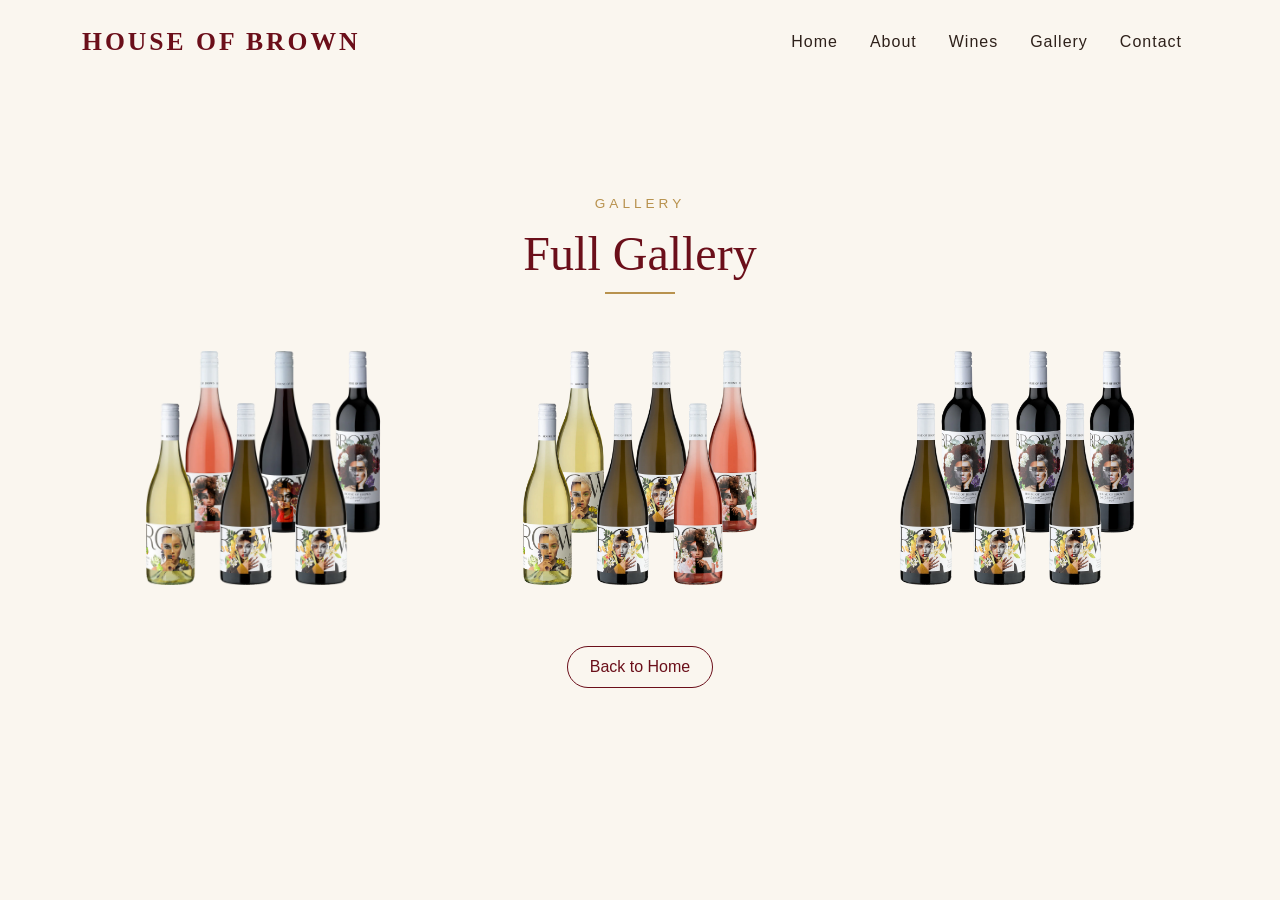
==== gallery.html @ 5afb652b "Add files via upload" ====
<!DOCTYPE html>
<html lang="en">
<head>
  <meta charset="UTF-8">
  <meta name="viewport" content="width=device-width, initial-scale=1.0">
  <title>Gallery — House of Brown</title>

  <!-- Bootstrap -->
  <link href="https://cdn.jsdelivr.net/npm/bootstrap@5.3.3/dist/css/bootstrap.min.css" rel="stylesheet">
  <!-- Font Awesome -->
  <link rel="stylesheet" href="https://cdnjs.cloudflare.com/ajax/libs/font-awesome/6.6.0/css/all.min.css">
  <!-- Custom CSS -->
  <link rel="stylesheet" href="css/style.css">
</head>
<body>
  <nav class="navbar navbar-expand-lg" id="navbar">
    <div class="container">
      <a class="navbar-brand" href="index.html">HOUSE OF BROWN</a>
      <button class="navbar-toggler" type="button" data-bs-toggle="collapse" data-bs-target="#navMenu">
        <i class="fa-solid fa-bars"></i>
      </button>
      <div class="collapse navbar-collapse" id="navMenu">
        <ul class="navbar-nav ms-auto">
          <li class="nav-item"><a class="nav-link" href="index.html#home">Home</a></li>
          <li class="nav-item"><a class="nav-link" href="index.html#about">About</a></li>
          <li class="nav-item"><a class="nav-link" href="index.html#wines">Wines</a></li>
          <li class="nav-item"><a class="nav-link" href="index.html#gallery">Gallery</a></li>
          <li class="nav-item"><a class="nav-link" href="index.html#contact">Contact</a></li>
        </ul>
      </div>
    </div>
  </nav>

  <section class="section-padding">
    <div class="container">
      <div class="text-center mb-5">
        <p class="eyebrow">Gallery</p>
        <h2 class="section-title">Full Gallery</h2>
      </div>

      <div class="row g-3">
        <div class="col-sm-6 col-md-4">
          <div class="gallery-item">
            <img src="assets/images/gallery1.jpg" alt="Gallery 1">
          </div>
        </div>
        <div class="col-sm-6 col-md-4">
          <div class="gallery-item">
            <img src="assets/images/gallery2.jpg" alt="Gallery 2">
          </div>
        </div>
        <div class="col-sm-6 col-md-4">
          <div class="gallery-item">
            <img src="assets/images/gallery3.jpg" alt="Gallery 3">
          </div>
        </div>
      </div>

      <div class="text-center mt-5">
        <a href="index.html" class="btn btn-outline-custom">Back to Home</a>
      </div>
    </div>
  </section>

  <script src="https://cdn.jsdelivr.net/npm/bootstrap@5.3.3/dist/js/bootstrap.bundle.min.js"></script>
</body>
</html>
---- css/style.css ----
:root {
  --bg: #faf6ef;
  --text: #2e211a;
  --accent: #6b0f1a;
  --gold: #b8924e;
  --soft: #f3e9da;
  --card: #ffffff;
}

.dark-mode {
  --bg: #16110d;
  --text: #ecdccb;
  --accent: #c8506a;
  --gold: #e0b878;
  --soft: #221a15;
  --card: #1d1612;
}

* {
  scroll-behavior: smooth;
}

body {
  font-family: 'Jost', sans-serif;
  background: var(--bg);
  color: var(--text);
  transition: background 0.4s ease, color 0.4s ease;
}

h1, h2, h5, .navbar-brand, .section-title {
  font-family: 'Cormorant Garamond', serif;
}

/* ============ NAVBAR ============ */
#navbar {
  background: rgba(250, 246, 239, 0.92);
  backdrop-filter: blur(10px);
  padding: 18px 0;
  transition: all 0.4s ease;
}

.dark-mode #navbar {
  background: rgba(22, 17, 13, 0.92);
}

#navbar.scrolled {
  padding: 10px 0;
  box-shadow: 0 4px 20px rgba(0, 0, 0, 0.08);
}

.navbar-brand {
  font-size: 1.6rem;
  letter-spacing: 3px;
  font-weight: 700;
  color: var(--accent) !important;
}

.nav-link {
  color: var(--text) !important;
  font-weight: 400;
  letter-spacing: 1px;
  margin: 0 8px;
  position: relative;
}

.nav-link::after {
  content: '';
  position: absolute;
  left: 0;
  bottom: 0;
  width: 0;
  height: 1.5px;
  background: var(--gold);
  transition: width 0.3s ease;
}

.nav-link:hover::after {
  width: 100%;
}

.navbar-toggler {
  border: none;
  color: var(--accent);
  font-size: 1.3rem;
}

.navbar-toggler:focus {
  box-shadow: none;
}

.theme-toggle {
  background: var(--soft);
  border: none;
  width: 42px;
  height: 42px;
  border-radius: 50%;
  color: var(--accent);
  font-size: 1.1rem;
  cursor: pointer;
  transition: all 0.3s ease;
}

.theme-toggle:hover {
  background: var(--gold);
  color: #fff;
}

/* ============ HERO ============ */
.hero {
  min-height: 100vh;
  background: linear-gradient(rgba(20, 10, 8, 0.55), rgba(20, 10, 8, 0.55)),
              url('../assets/images/hero.jpg') center/cover no-repeat fixed;
  color: #fff;
}

.hero-content h1 {
  font-size: 5rem;
  letter-spacing: 4px;
}

.eyebrow {
  text-transform: uppercase;
  letter-spacing: 4px;
  font-size: 0.85rem;
  color: var(--gold);
  margin-bottom: 10px;
}

/* ============ SECTIONS ============ */
.section-padding {
  padding: 110px 0;
}

.bg-soft {
  background: var(--soft);
}

.section-title {
  font-size: 3rem;
  color: var(--accent);
  position: relative;
  display: inline-block;
}

.section-title::after {
  content: '';
  position: absolute;
  width: 70px;
  height: 2px;
  background: var(--gold);
  bottom: -12px;
  left: 50%;
  transform: translateX(-50%);
}

/* ============ WINE CARDS ============ */
.wine-card {
  position: relative;
  overflow: hidden;
  border-radius: 14px;
  background: var(--card);
  box-shadow: 0 12px 30px rgba(0, 0, 0, 0.08);
  transition: transform 0.5s ease, box-shadow 0.5s ease;
}

.wine-card:hover {
  transform: translateY(-12px);
  box-shadow: 0 20px 45px rgba(0, 0, 0, 0.18);
}

.wine-img-wrap {
  position: relative;
  height: 420px;
  overflow: hidden;
}

.wine-img-wrap img {
  width: 100%;
  height: 100%;
  object-fit: cover;
  transition: opacity 0.6s ease, transform 0.6s ease;
}

.wine-img-wrap .hover-img {
  position: absolute;
  inset: 0;
  opacity: 0;
}

.wine-card:hover .hover-img {
  opacity: 1;
  transform: scale(1.05);
}

.wine-card:hover .main-img {
  opacity: 0;
}

.wine-body {
  padding: 24px;
  text-align: center;
}

.wine-body h5 {
  font-size: 1.8rem;
  color: var(--accent);
  margin-bottom: 8px;
}

.wine-body p {
  font-size: 0.95rem;
  opacity: 0.85;
}

/* ============ BUTTONS ============ */
.btn-custom {
  background: var(--accent);
  color: #fff;
  border: none;
  padding: 13px 30px;
  border-radius: 50px;
  letter-spacing: 1px;
  transition: all 0.3s ease;
}

.btn-custom:hover {
  background: var(--gold);
  color: #2e211a;
  transform: translateY(-3px);
}

.btn-outline-custom {
  border: 1.5px solid var(--accent);
  color: var(--accent);
  border-radius: 50px;
  padding: 8px 22px;
  transition: all 0.3s ease;
}

.btn-outline-custom:hover {
  background: var(--accent);
  color: #fff;
}

/* ============ GALLERY ============ */
.gallery-item {
  border-radius: 12px;
  overflow: hidden;
  cursor: pointer;
  height: 260px;
}

.gallery-item img,
.gallery-item video {
  width: 100%;
  height: 100%;
  object-fit: contain;
  transition: transform 1.5s ease;
}

.gallery-item:hover img,
.gallery-item:hover video {
  transform: scale(1.08);
}

/* ============ ADDRESS CARDS ============ */
.address-card {
  background: var(--card);
  border-radius: 14px;
  padding: 40px 30px;
  text-align: center;
  box-shadow: 0 10px 25px rgba(0, 0, 0, 0.06);
  transition: transform 0.4s ease;
}

.address-card:hover {
  transform: translateY(-8px);
}

.address-card i {
  font-size: 2.2rem;
  color: var(--gold);
  margin-bottom: 15px;
}

.address-card h5 {
  color: var(--accent);
  font-size: 1.6rem;
}

.address-card p {
  line-height: 1.7;
}

/* ============ FOOTER ============ */
footer {
  background: var(--soft);
}

.social-icons a {
  display: inline-flex;
  align-items: center;
  justify-content: center;
  width: 46px;
  height: 46px;
  margin: 0 8px;
  border-radius: 50%;
  background: var(--card);
  color: var(--accent);
  font-size: 1.2rem;
  transition: all 0.3s ease;
}

.social-icons a:hover {
  background: var(--accent);
  color: #fff;
  transform: translateY(-5px);
}

/* ============ MODAL ============ */
#modalContent img,
#modalContent video {
  width: 100%;
  border-radius: 10px;
}

/* ============ RESPONSIVE ============ */
@media (max-width: 768px) {
  .hero-content h1 {
    font-size: 3rem;
  }
  .section-title {
    font-size: 2.2rem;
  }
}
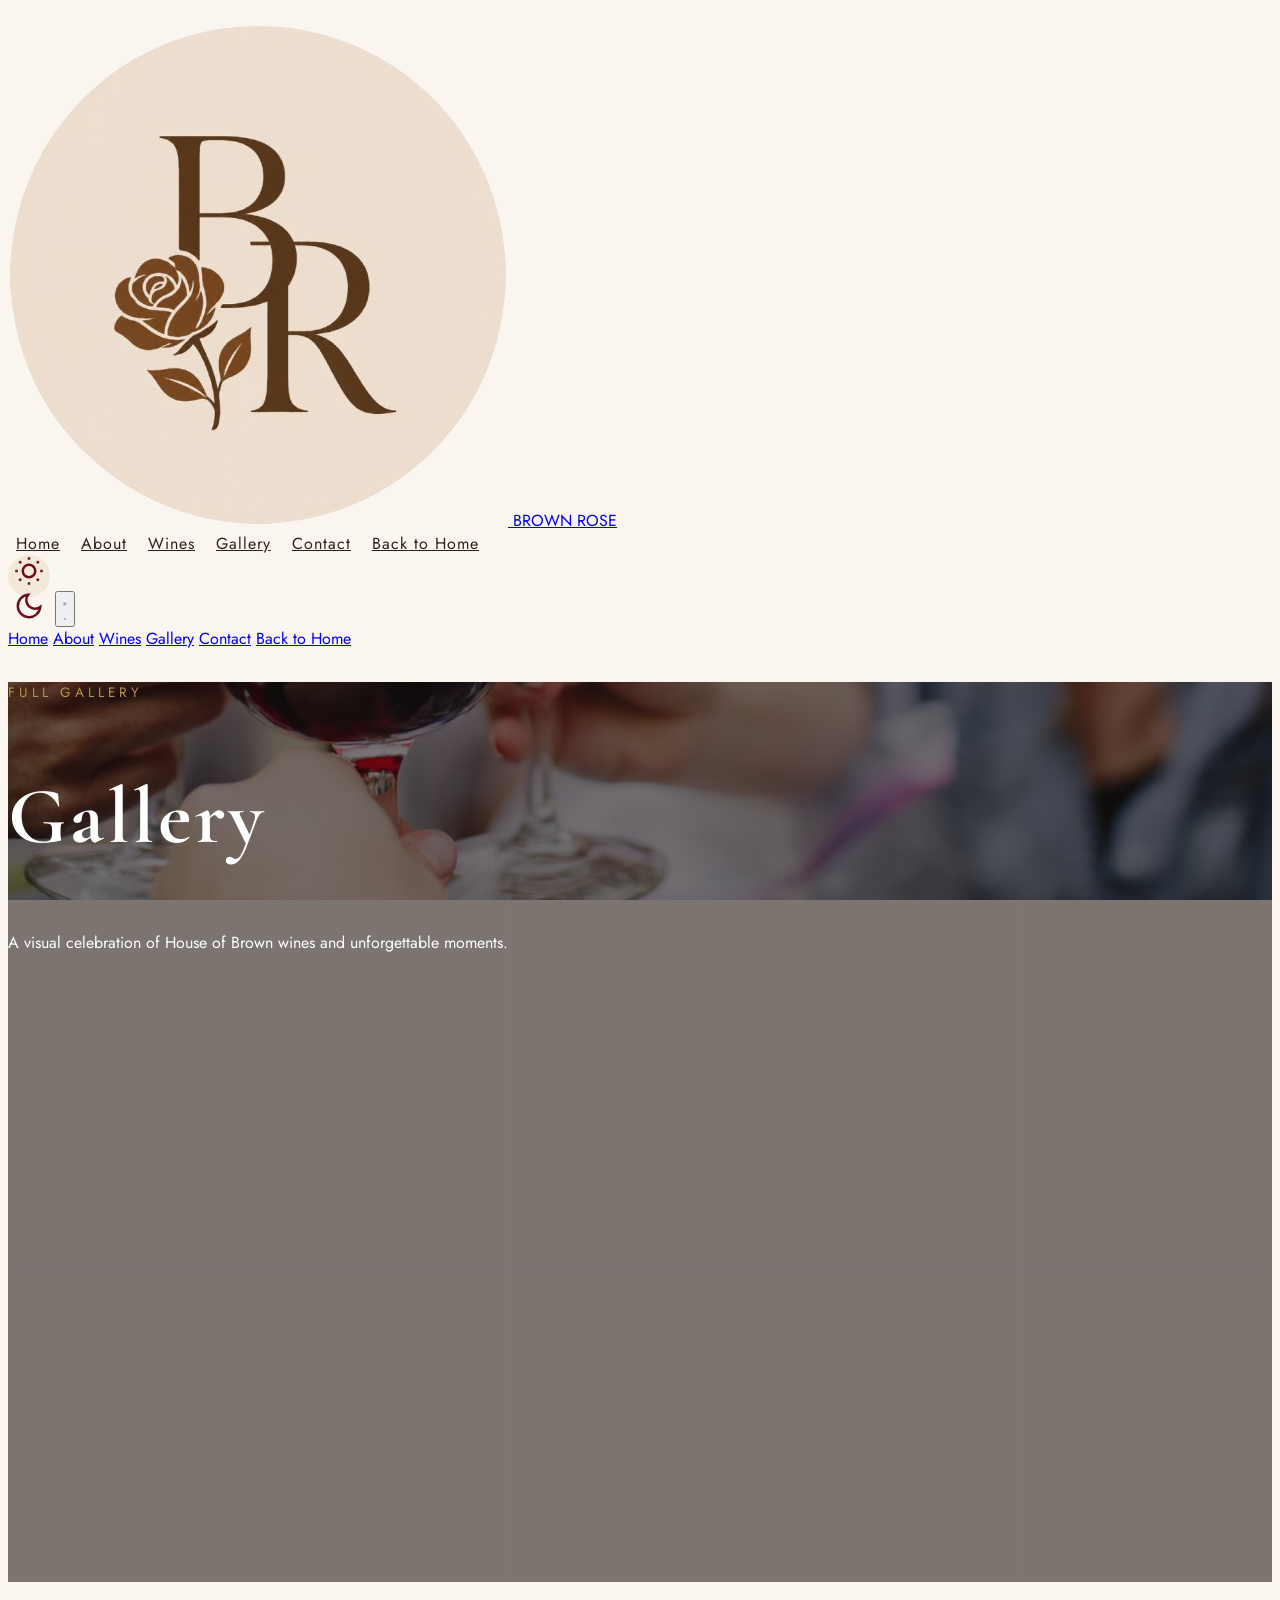
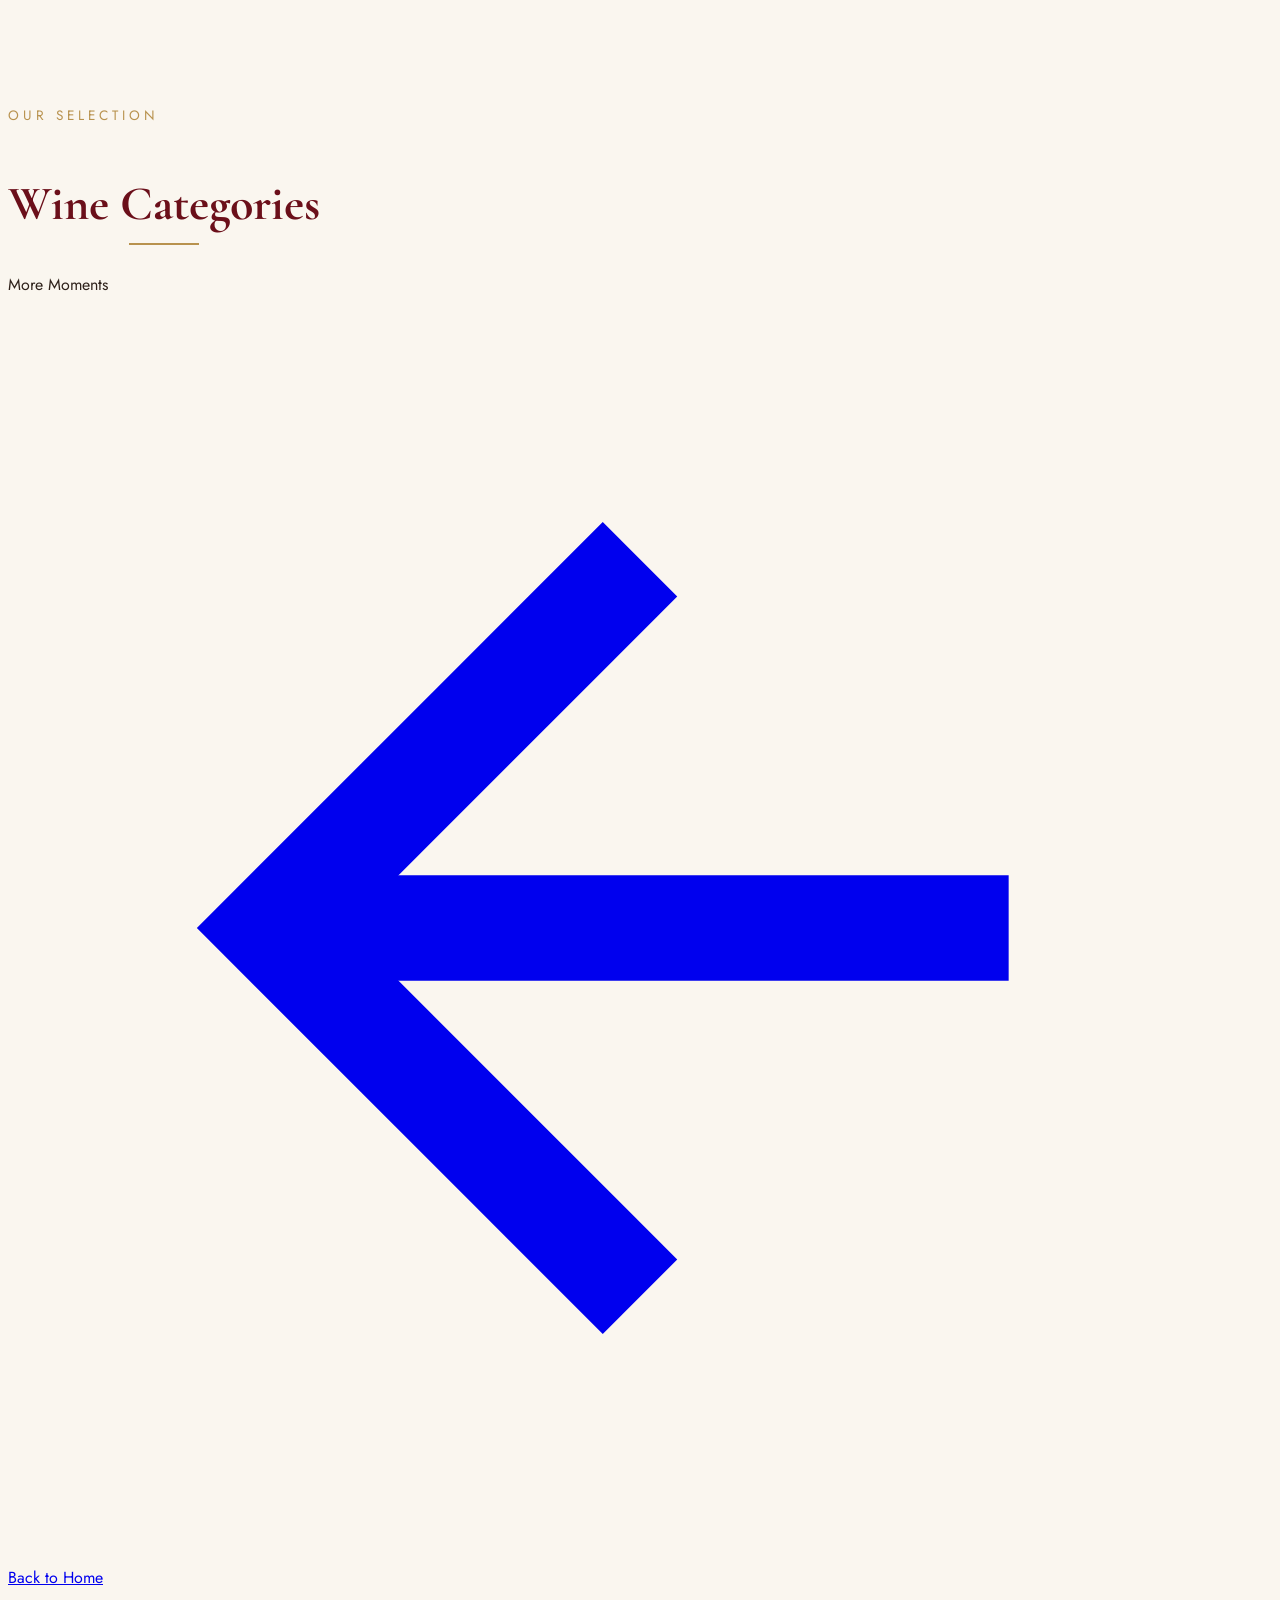
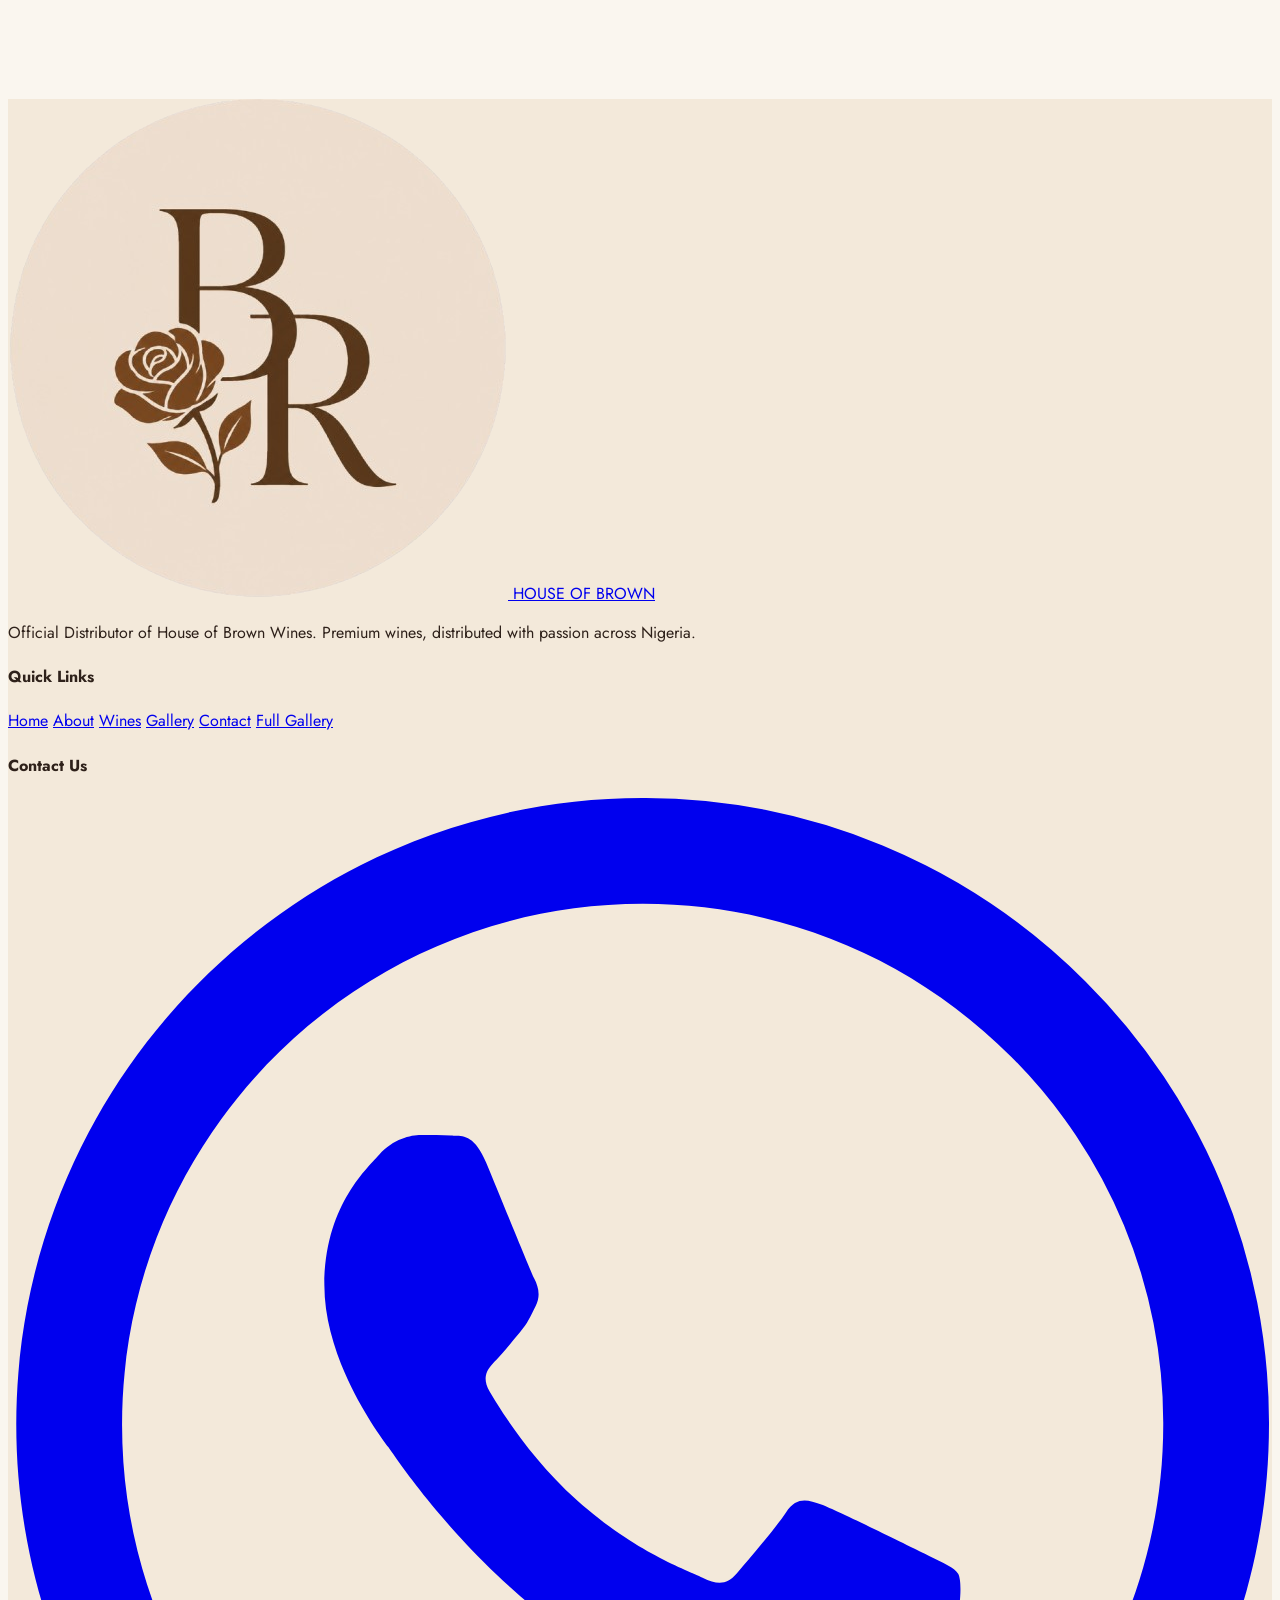
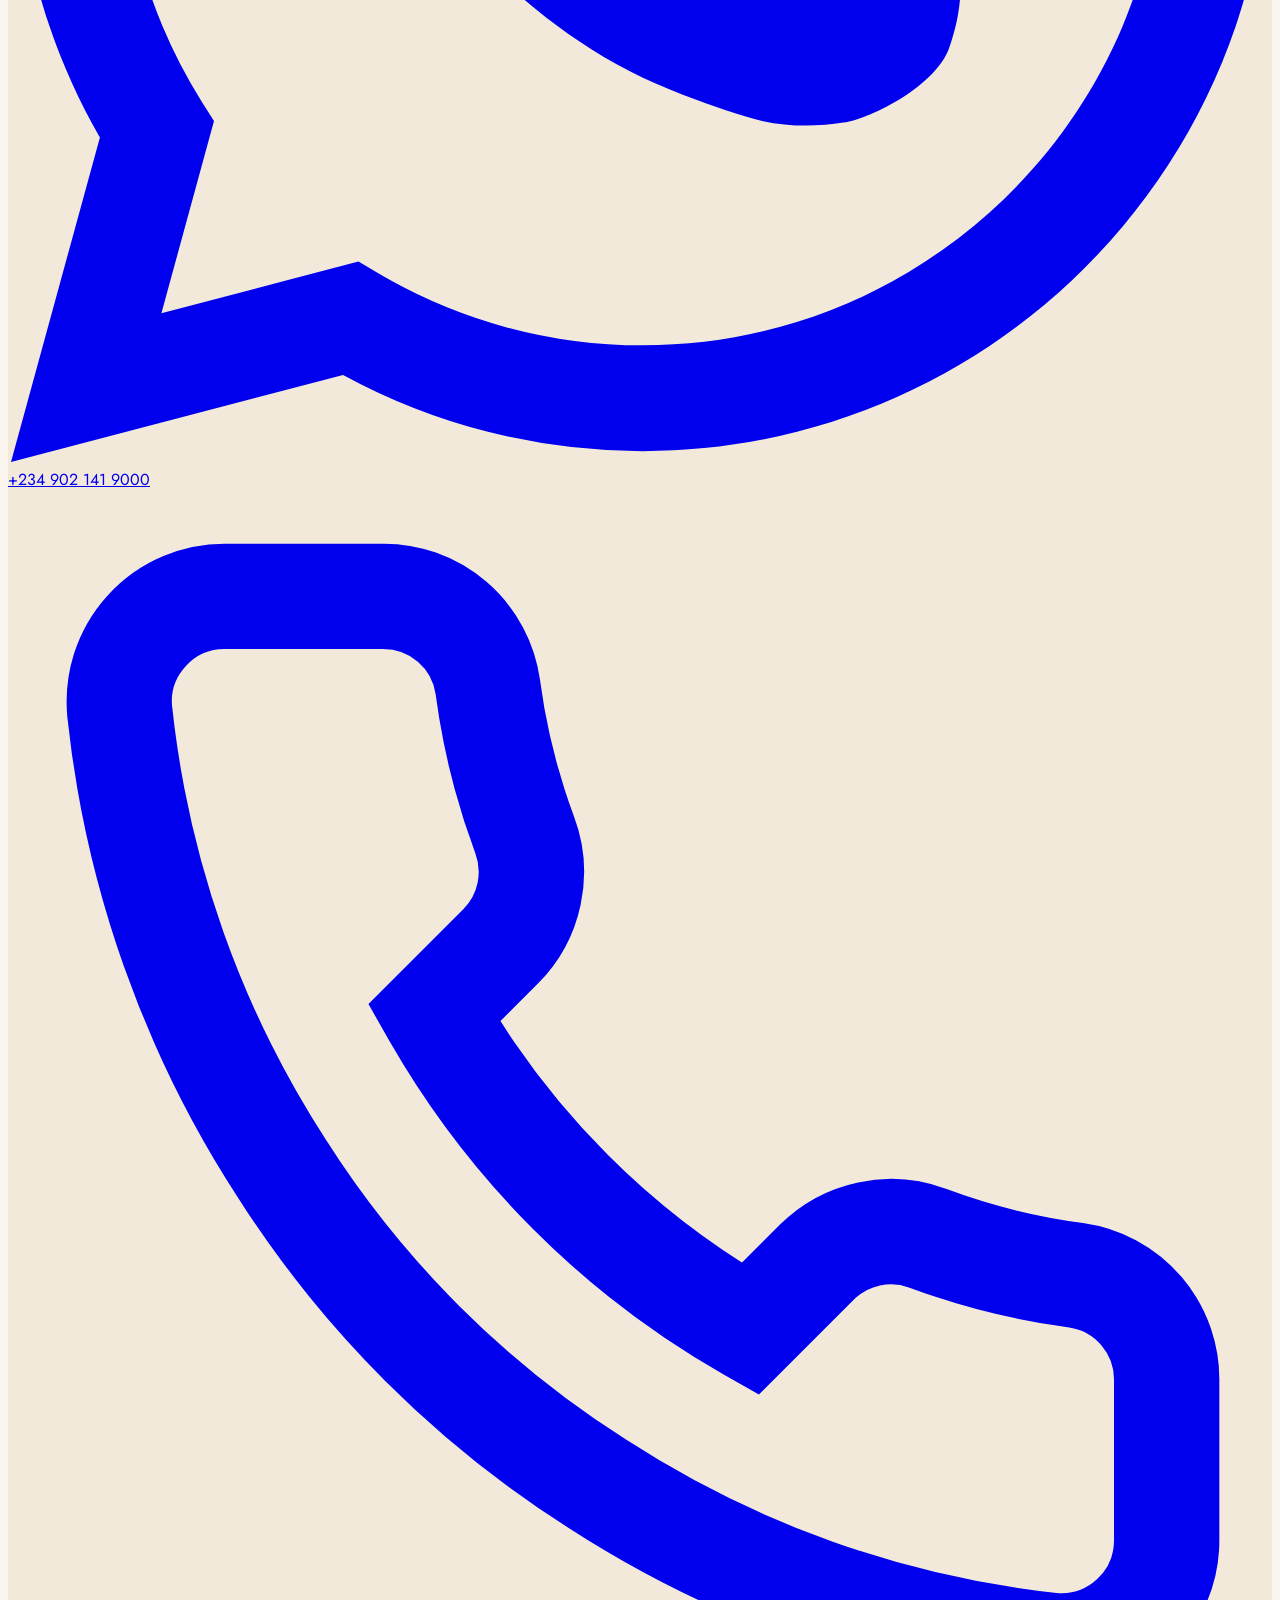
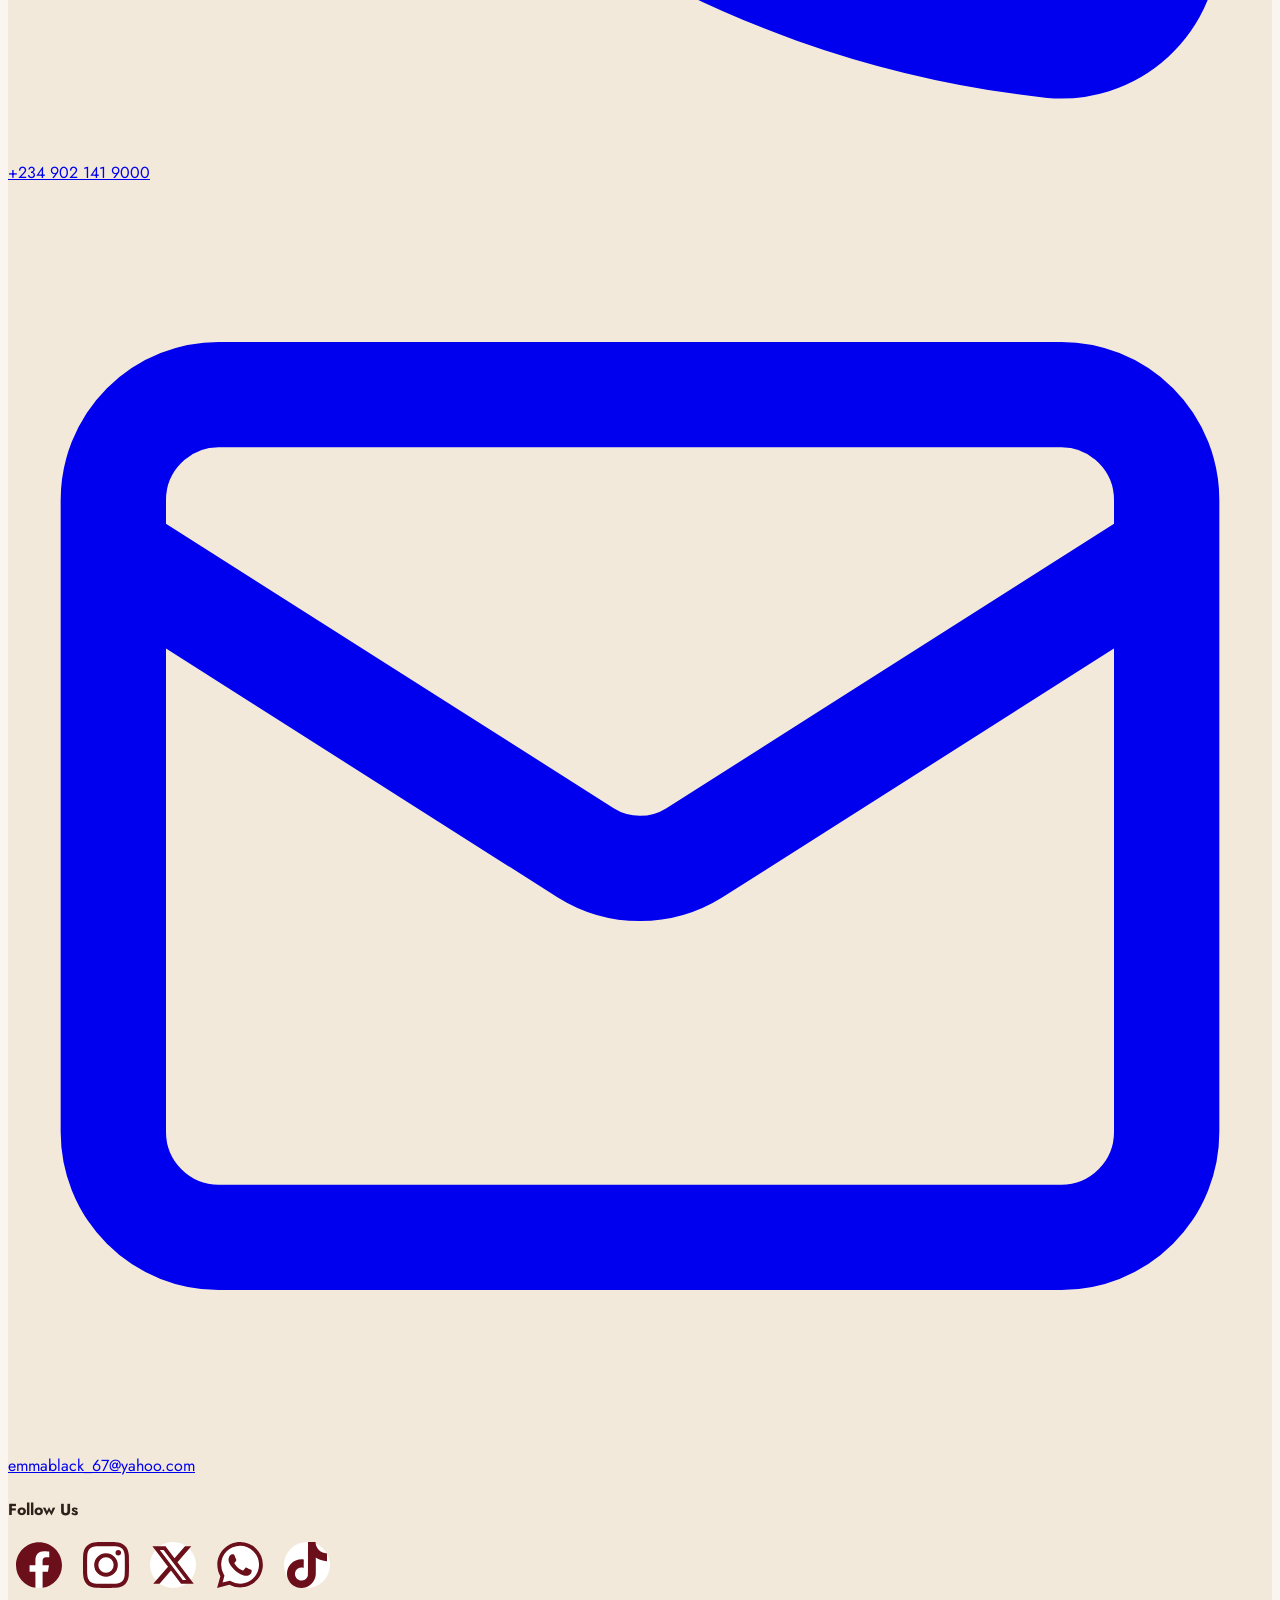
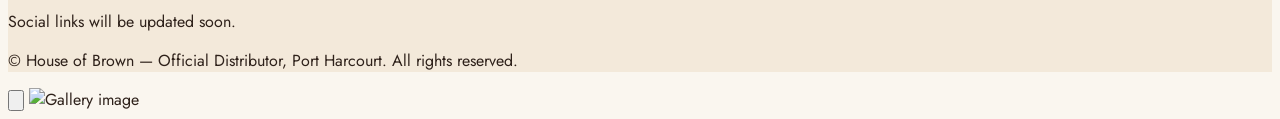
==== commit 6b52df19: "Update gallery.html" ====
--- a/gallery.html
+++ b/gallery.html
@@ -3,65 +3,223 @@
 <head>
   <meta charset="UTF-8">
   <meta name="viewport" content="width=device-width, initial-scale=1.0">
-  <title>Gallery — House of Brown</title>
-
-  <!-- Bootstrap -->
-  <link href="https://cdn.jsdelivr.net/npm/bootstrap@5.3.3/dist/css/bootstrap.min.css" rel="stylesheet">
-  <!-- Font Awesome -->
-  <link rel="stylesheet" href="https://cdnjs.cloudflare.com/ajax/libs/font-awesome/6.6.0/css/all.min.css">
-  <!-- Custom CSS -->
+  <title>Gallery — House of Brown | Brown Rose Distributor</title>
+  
+  <!-- Favicon -->
+  <link rel="icon" type="image/png" href="assets/images/logo1.png">
+  
+  <!-- Google Fonts -->
+  <link rel="preconnect" href="https://fonts.googleapis.com">
+  <link rel="preconnect" href="https://fonts.gstatic.com" crossorigin>
+  <link href="https://fonts.googleapis.com/css2?family=Cormorant+Garamond:wght@300;400;500;600;700&family=Jost:wght@300;400;500;600;700&display=swap" rel="stylesheet">
+  
+  <!-- Main CSS -->
   <link rel="stylesheet" href="css/style.css">
 </head>
 <body>
-  <nav class="navbar navbar-expand-lg" id="navbar">
+  <!-- ========== NAVBAR ========== -->
+  <nav id="navbar">
+    <div class="nav-container">
+      <a href="index.html#home" class="nav-brand">
+        <img src="assets/images/logo1.png" alt="Brown Rose Logo" class="nav-logo" id="navLogo">
+        <span class="brand-text">BROWN ROSE</span>
+      </a>
+      
+      <div class="nav-links">
+        <a href="index.html#home" class="nav-link">Home</a>
+        <a href="index.html#about" class="nav-link">About</a>
+        <a href="index.html#wines" class="nav-link">Wines</a>
+        <a href="index.html#gallery" class="nav-link">Gallery</a>
+        <a href="index.html#contact" class="nav-link">Contact</a>
+        <a href="index.html" class="nav-link">Back to Home</a>
+      </div>
+      
+      <div class="nav-actions">
+        <button class="theme-toggle" id="themeToggle" aria-label="Toggle theme">
+          <svg class="icon-sun" viewBox="0 0 24 24" fill="none" stroke="currentColor" stroke-width="2">
+            <circle cx="12" cy="12" r="5"></circle>
+            <line x1="12" y1="1" x2="12" y2="3"></line>
+            <line x1="12" y1="21" x2="12" y2="23"></line>
+            <line x1="4.22" y1="4.22" x2="5.64" y2="5.64"></line>
+            <line x1="18.36" y1="18.36" x2="19.78" y2="19.78"></line>
+            <line x1="1" y1="12" x2="3" y2="12"></line>
+            <line x1="21" y1="12" x2="23" y2="12"></line>
+            <line x1="4.22" y1="19.78" x2="5.64" y2="18.36"></line>
+            <line x1="18.36" y1="5.64" x2="19.78" y2="4.22"></line>
+          </svg>
+          <svg class="icon-moon" viewBox="0 0 24 24" fill="none" stroke="currentColor" stroke-width="2">
+            <path d="M21 12.79A9 9 0 1 1 11.21 3 7 7 0 0 0 21 12.79z"></path>
+          </svg>
+        </button>
+        <button class="mobile-toggle" id="mobileToggle" aria-label="Toggle menu">
+          <svg class="icon-menu" viewBox="0 0 24 24" fill="none" stroke="currentColor" stroke-width="2">
+            <line x1="3" y1="12" x2="21" y2="12"></line>
+            <line x1="3" y1="6" x2="21" y2="6"></line>
+            <line x1="3" y1="18" x2="21" y2="18"></line>
+          </svg>
+          <svg class="icon-close" viewBox="0 0 24 24" fill="none" stroke="currentColor" stroke-width="2">
+            <line x1="18" y1="6" x2="6" y2="18"></line>
+            <line x1="6" y1="6" x2="18" y2="18"></line>
+          </svg>
+        </button>
+      </div>
+    </div>
+    
+    <div class="mobile-menu" id="mobileMenu">
+      <a href="index.html#home" class="mobile-link">Home</a>
+      <a href="index.html#about" class="mobile-link">About</a>
+      <a href="index.html#wines" class="mobile-link">Wines</a>
+      <a href="index.html#gallery" class="mobile-link">Gallery</a>
+      <a href="index.html#contact" class="mobile-link">Contact</a>
+      <a href="index.html" class="mobile-link">Back to Home</a>
+    </div>
+  </nav>
+  <!-- ========== HERO SECTION ========== -->
+  <section id="home" class="hero">
+    <div class="hero-overlay"></div>
+    <div class="hero-content">
+      <p class="eyebrow animate-fadeInUp">Full Gallery</p>
+      <h1 class="animate-fadeInUp delay-200">Gallery</h1>
+      <p class="hero-subtitle animate-fadeInUp delay-300">A visual celebration of House of Brown wines and unforgettable moments.</p>
+    </div>
+  </section>
+  <!-- ========== GALLERY PAGE CONTENT ========== -->
+  <section class="section-padding gallery-page">
     <div class="container">
-      <a class="navbar-brand" href="index.html">HOUSE OF BROWN</a>
-      <button class="navbar-toggler" type="button" data-bs-toggle="collapse" data-bs-target="#navMenu">
-        <i class="fa-solid fa-bars"></i>
+      <!-- Wine Categories -->
+      <div class="section-header">
+        <p class="eyebrow">Our Selection</p>
+        <h2 class="section-title">Wine Categories</h2>
+      </div>
+      
+      <div class="wine-categories-grid" id="wineCategoriesGrid">
+        <!-- Wine category cards injected by JavaScript -->
+      </div>
+      
+      <!-- Divider -->
+      <div class="gallery-divider">
+        <div class="divider-line"></div>
+        <span class="divider-text">More Moments</span>
+        <div class="divider-line"></div>
+      </div>
+      
+      <!-- All Gallery Images -->
+      <div class="full-gallery-grid" id="fullGalleryGrid">
+        <!-- All gallery images injected by JavaScript -->
+      </div>
+      
+      <!-- Back to Home Button -->
+      <div class="text-center mt-50">
+        <a href="index.html" class="btn-primary btn-with-icon">
+          <svg viewBox="0 0 24 24" fill="none" stroke="currentColor" stroke-width="2" class="btn-icon">
+            <line x1="19" y1="12" x2="5" y2="12"></line>
+            <polyline points="12 19 5 12 12 5"></polyline>
+          </svg>
+          Back to Home
+        </a>
+      </div>
+    </div>
+  </section>
+  <!-- ========== FOOTER ========== -->
+  <footer>
+    <div class="container">
+      <div class="footer-grid">
+        <div class="footer-brand">
+          <a href="index.html#home" class="footer-logo-link">
+            <img src="assets/images/logo1.png" alt="Brown Rose Logo" class="footer-logo" id="footerLogo">
+            <span class="footer-brand-text">HOUSE OF BROWN</span>
+          </a>
+          <p class="footer-desc">Official Distributor of House of Brown Wines. Premium wines, distributed with passion across Nigeria.</p>
+        </div>
+        
+        <div class="footer-links">
+          <h4>Quick Links</h4>
+          <nav>
+            <a href="index.html#home">Home</a>
+            <a href="index.html#about">About</a>
+            <a href="index.html#wines">Wines</a>
+            <a href="index.html#gallery">Gallery</a>
+            <a href="index.html#contact">Contact</a>
+            <a href="gallery.html">Full Gallery</a>
+          </nav>
+        </div>
+        
+        <div class="footer-contact">
+          <h4>Contact Us</h4>
+          <div class="footer-contact-list">
+            <a href="#" class="wa-link" target="_blank" rel="noopener noreferrer">
+              <svg viewBox="0 0 24 24" fill="currentColor" class="footer-icon">
+                <path d="M17.472 14.382c-.297-.149-1.758-.867-2.03-.967-.273-.099-.471-.148-.67.15-.197.297-.767.966-.94 1.164-.173.199-.347.223-.644.075-.297-.15-1.255-.463-2.39-1.475-.883-.788-1.48-1.761-1.653-2.059-.173-.297-.018-.458.13-.606.134-.133.298-.347.446-.52.149-.174.198-.298.298-.497.099-.198.05-.371-.025-.52-.075-.149-.669-1.612-.916-2.207-.242-.579-.487-.5-.669-.51-.173-.008-.371-.01-.57-.01-.198 0-.52.074-.792.372-.272.297-1.04 1.016-1.04 2.479 0 1.462 1.065 2.875 1.213 3.074.149.198 2.096 3.2 5.077 4.487.709.306 1.262.489 1.694.625.712.227 1.36.195 1.871.118.571-.085 1.758-.719 2.006-1.413.248-.694.248-1.289.173-1.413-.074-.124-.272-.198-.57-.347m-5.421 7.403h-.004a9.87 9.87 0 01-5.031-1.378l-.361-.214-3.741.982.998-3.648-.235-.374a9.86 9.86 0 01-1.51-5.26c.001-5.45 4.436-9.884 9.888-9.884 2.64 0 5.122 1.03 6.988 2.898a9.825 9.825 0 012.893 6.994c-.003 5.45-4.437 9.884-9.885 9.884m8.413-18.297A11.815 11.815 0 0012.05 0C5.495 0 .16 5.335.157 11.892c0 2.096.547 4.142 1.588 5.945L.057 24l6.305-1.654a11.882 11.882 0 005.683 1.448h.005c6.554 0 11.89-5.335 11.893-11.893a11.821 11.821 0 00-3.48-8.413z"/>
+              </svg>
+              +234 902 141 9000
+            </a>
+            <a href="tel:+2349021419000">
+              <svg viewBox="0 0 24 24" fill="none" stroke="currentColor" stroke-width="2" class="footer-icon">
+                <path d="M22 16.92v3a2 2 0 01-2.18 2 19.79 19.79 0 01-8.63-3.07 19.5 19.5 0 01-6-6 19.79 19.79 0 01-3.07-8.67A2 2 0 014.11 2h3a2 2 0 012 1.72 12.84 12.84 0 00.7 2.81 2 2 0 01-.45 2.11L8.09 9.91a16 16 0 006 6l1.27-1.27a2 2 0 012.11-.45 12.84 12.84 0 002.81.7A2 2 0 0122 16.92z"/>
+              </svg>
+              +234 902 141 9000
+            </a>
+            <a href="mailto:emmablack_67@yahoo.com">
+              <svg viewBox="0 0 24 24" fill="none" stroke="currentColor" stroke-width="2" class="footer-icon">
+                <rect width="20" height="16" x="2" y="4" rx="2"/>
+                <path d="m22 7-8.97 5.7a1.94 1.94 0 01-2.06 0L2 7"/>
+              </svg>
+              emmablack_67@yahoo.com
+            </a>
+          </div>
+        </div>
+        
+        <div class="footer-social">
+          <h4>Follow Us</h4>
+          <div class="social-icons">
+            <a href="#" title="Facebook">
+              <svg viewBox="0 0 24 24" fill="currentColor">
+                <path d="M24 12.073c0-6.627-5.373-12-12-12s-12 5.373-12 12c0 5.99 4.388 10.954 10.125 11.854v-8.385H7.078v-3.47h3.047V9.43c0-3.007 1.792-4.669 4.533-4.669 1.312 0 2.686.235 2.686.235v2.953H15.83c-1.491 0-1.956.925-1.956 1.874v2.25h3.328l-.532 3.47h-2.796v8.385C19.612 23.027 24 18.062 24 12.073z"/>
+              </svg>
+            </a>
+            <a href="#" title="Instagram">
+              <svg viewBox="0 0 24 24" fill="currentColor">
+                <path d="M12 2.163c3.204 0 3.584.012 4.85.07 3.252.148 4.771 1.691 4.919 4.919.058 1.265.069 1.645.069 4.849 0 3.205-.012 3.584-.069 4.849-.149 3.225-1.664 4.771-4.919 4.919-1.266.058-1.644.07-4.85.07-3.204 0-3.584-.012-4.849-.07-3.26-.149-4.771-1.699-4.919-4.92-.058-1.265-.07-1.644-.07-4.849 0-3.204.013-3.583.07-4.849.149-3.227 1.664-4.771 4.919-4.919 1.266-.057 1.645-.069 4.849-.069zM12 0C8.741 0 8.333.014 7.053.072 2.695.272.273 2.69.073 7.052.014 8.333 0 8.741 0 12c0 3.259.014 3.668.072 4.948.2 4.358 2.618 6.78 6.98 6.98C8.333 23.986 8.741 24 12 24c3.259 0 3.668-.014 4.948-.072 4.354-.2 6.782-2.618 6.979-6.98.059-1.28.073-1.689.073-4.948 0-3.259-.014-3.667-.072-4.947-.196-4.354-2.617-6.78-6.979-6.98C15.668.014 15.259 0 12 0zm0 5.838a6.162 6.162 0 100 12.324 6.162 6.162 0 000-12.324zM12 16a4 4 0 110-8 4 4 0 010 8zm6.406-11.845a1.44 1.44 0 100 2.881 1.44 1.44 0 000-2.881z"/>
+              </svg>
+            </a>
+            <a href="#" title="Twitter/X">
+              <svg viewBox="0 0 24 24" fill="currentColor">
+                <path d="M18.244 2.25h3.308l-7.227 8.26 8.502 11.24H16.17l-5.214-6.817L4.99 21.75H1.68l7.73-8.835L1.254 2.25H8.08l4.713 6.231zm-1.161 17.52h1.833L7.084 4.126H5.117z"/>
+              </svg>
+            </a>
+            <a href="#" class="wa-link" title="WhatsApp">
+              <svg viewBox="0 0 24 24" fill="currentColor">
+                <path d="M17.472 14.382c-.297-.149-1.758-.867-2.03-.967-.273-.099-.471-.148-.67.15-.197.297-.767.966-.94 1.164-.173.199-.347.223-.644.075-.297-.15-1.255-.463-2.39-1.475-.883-.788-1.48-1.761-1.653-2.059-.173-.297-.018-.458.13-.606.134-.133.298-.347.446-.52.149-.174.198-.298.298-.497.099-.198.05-.371-.025-.52-.075-.149-.669-1.612-.916-2.207-.242-.579-.487-.5-.669-.51-.173-.008-.371-.01-.57-.01-.198 0-.52.074-.792.372-.272.297-1.04 1.016-1.04 2.479 0 1.462 1.065 2.875 1.213 3.074.149.198 2.096 3.2 5.077 4.487.709.306 1.262.489 1.694.625.712.227 1.36.195 1.871.118.571-.085 1.758-.719 2.006-1.413.248-.694.248-1.289.173-1.413-.074-.124-.272-.198-.57-.347m-5.421 7.403h-.004a9.87 9.87 0 01-5.031-1.378l-.361-.214-3.741.982.998-3.648-.235-.374a9.86 9.86 0 01-1.51-5.26c.001-5.45 4.436-9.884 9.888-9.884 2.64 0 5.122 1.03 6.988 2.898a9.825 9.825 0 012.893 6.994c-.003 5.45-4.437 9.884-9.885 9.884m8.413-18.297A11.815 11.815 0 0012.05 0C5.495 0 .16 5.335.157 11.892c0 2.096.547 4.142 1.588 5.945L.057 24l6.305-1.654a11.882 11.882 0 005.683 1.448h.005c6.554 0 11.89-5.335 11.893-11.893a11.821 11.821 0 00-3.48-8.413z"/>
+              </svg>
+            </a>
+            <a href="#" title="TikTok">
+              <svg viewBox="0 0 24 24" fill="currentColor">
+                <path d="M12.525.02c1.31-.02 2.61-.01 3.91-.02.08 1.53.63 3.09 1.75 4.17 1.12 1.11 2.7 1.62 4.24 1.79v4.03c-1.44-.05-2.89-.35-4.2-.97-.57-.26-1.1-.59-1.62-.93-.01 2.92.01 5.84-.02 8.75-.08 1.4-.54 2.79-1.35 3.94-1.31 1.92-3.58 3.17-5.91 3.21-1.43.08-2.86-.31-4.08-1.03-2.02-1.19-3.44-3.37-3.65-5.71-.02-.5-.03-1-.01-1.49.18-1.9 1.12-3.72 2.58-4.96 1.66-1.44 3.98-2.13 6.15-1.72.02 1.48-.04 2.96-.04 4.44-.99-.32-2.15-.23-3.02.37-.63.41-1.11 1.04-1.36 1.75-.21.51-.15 1.07-.14 1.61.24 1.64 1.82 3.02 3.5 2.87 1.12-.01 2.19-.66 2.77-1.61.19-.33.4-.67.41-1.06.1-1.79.06-3.57.07-5.36.01-4.03-.01-8.05.02-12.07z"/>
+              </svg>
+            </a>
+          </div>
+          <p class="social-note">Social links will be updated soon.</p>
+        </div>
+      </div>
+      
+      <div class="footer-bottom">
+        <p>&copy; <span id="currentYear"></span> House of Brown — Official Distributor, Port Harcourt. All rights reserved.</p>
+      </div>
+    </div>
+  </footer>
+  <!-- ========== IMAGE MODAL ========== -->
+  <div class="modal" id="imageModal">
+    <div class="modal-backdrop"></div>
+    <div class="modal-content">
+      <button class="modal-close" id="modalClose">
+        <svg viewBox="0 0 24 24" fill="none" stroke="currentColor" stroke-width="2">
+          <line x1="18" y1="6" x2="6" y2="18"></line>
+          <line x1="6" y1="6" x2="18" y2="18"></line>
+        </svg>
       </button>
-      <div class="collapse navbar-collapse" id="navMenu">
-        <ul class="navbar-nav ms-auto">
-          <li class="nav-item"><a class="nav-link" href="index.html#home">Home</a></li>
-          <li class="nav-item"><a class="nav-link" href="index.html#about">About</a></li>
-          <li class="nav-item"><a class="nav-link" href="index.html#wines">Wines</a></li>
-          <li class="nav-item"><a class="nav-link" href="index.html#gallery">Gallery</a></li>
-          <li class="nav-item"><a class="nav-link" href="index.html#contact">Contact</a></li>
-        </ul>
-      </div>
-    </div>
-  </nav>
-
-  <section class="section-padding">
-    <div class="container">
-      <div class="text-center mb-5">
-        <p class="eyebrow">Gallery</p>
-        <h2 class="section-title">Full Gallery</h2>
-      </div>
-
-      <div class="row g-3">
-        <div class="col-sm-6 col-md-4">
-          <div class="gallery-item">
-            <img src="assets/images/gallery1.jpg" alt="Gallery 1">
-          </div>
-        </div>
-        <div class="col-sm-6 col-md-4">
-          <div class="gallery-item">
-            <img src="assets/images/gallery2.jpg" alt="Gallery 2">
-          </div>
-        </div>
-        <div class="col-sm-6 col-md-4">
-          <div class="gallery-item">
-            <img src="assets/images/gallery3.jpg" alt="Gallery 3">
-          </div>
-        </div>
-      </div>
-
-      <div class="text-center mt-5">
-        <a href="index.html" class="btn btn-outline-custom">Back to Home</a>
-      </div>
-    </div>
-  </section>
-
-  <script src="https://cdn.jsdelivr.net/npm/bootstrap@5.3.3/dist/js/bootstrap.bundle.min.js"></script>
+      <img src="" alt="Gallery image" id="modalImage">
+    </div>
+  </div>
+  <script src="js/main.js"></script>
 </body>
 </html>
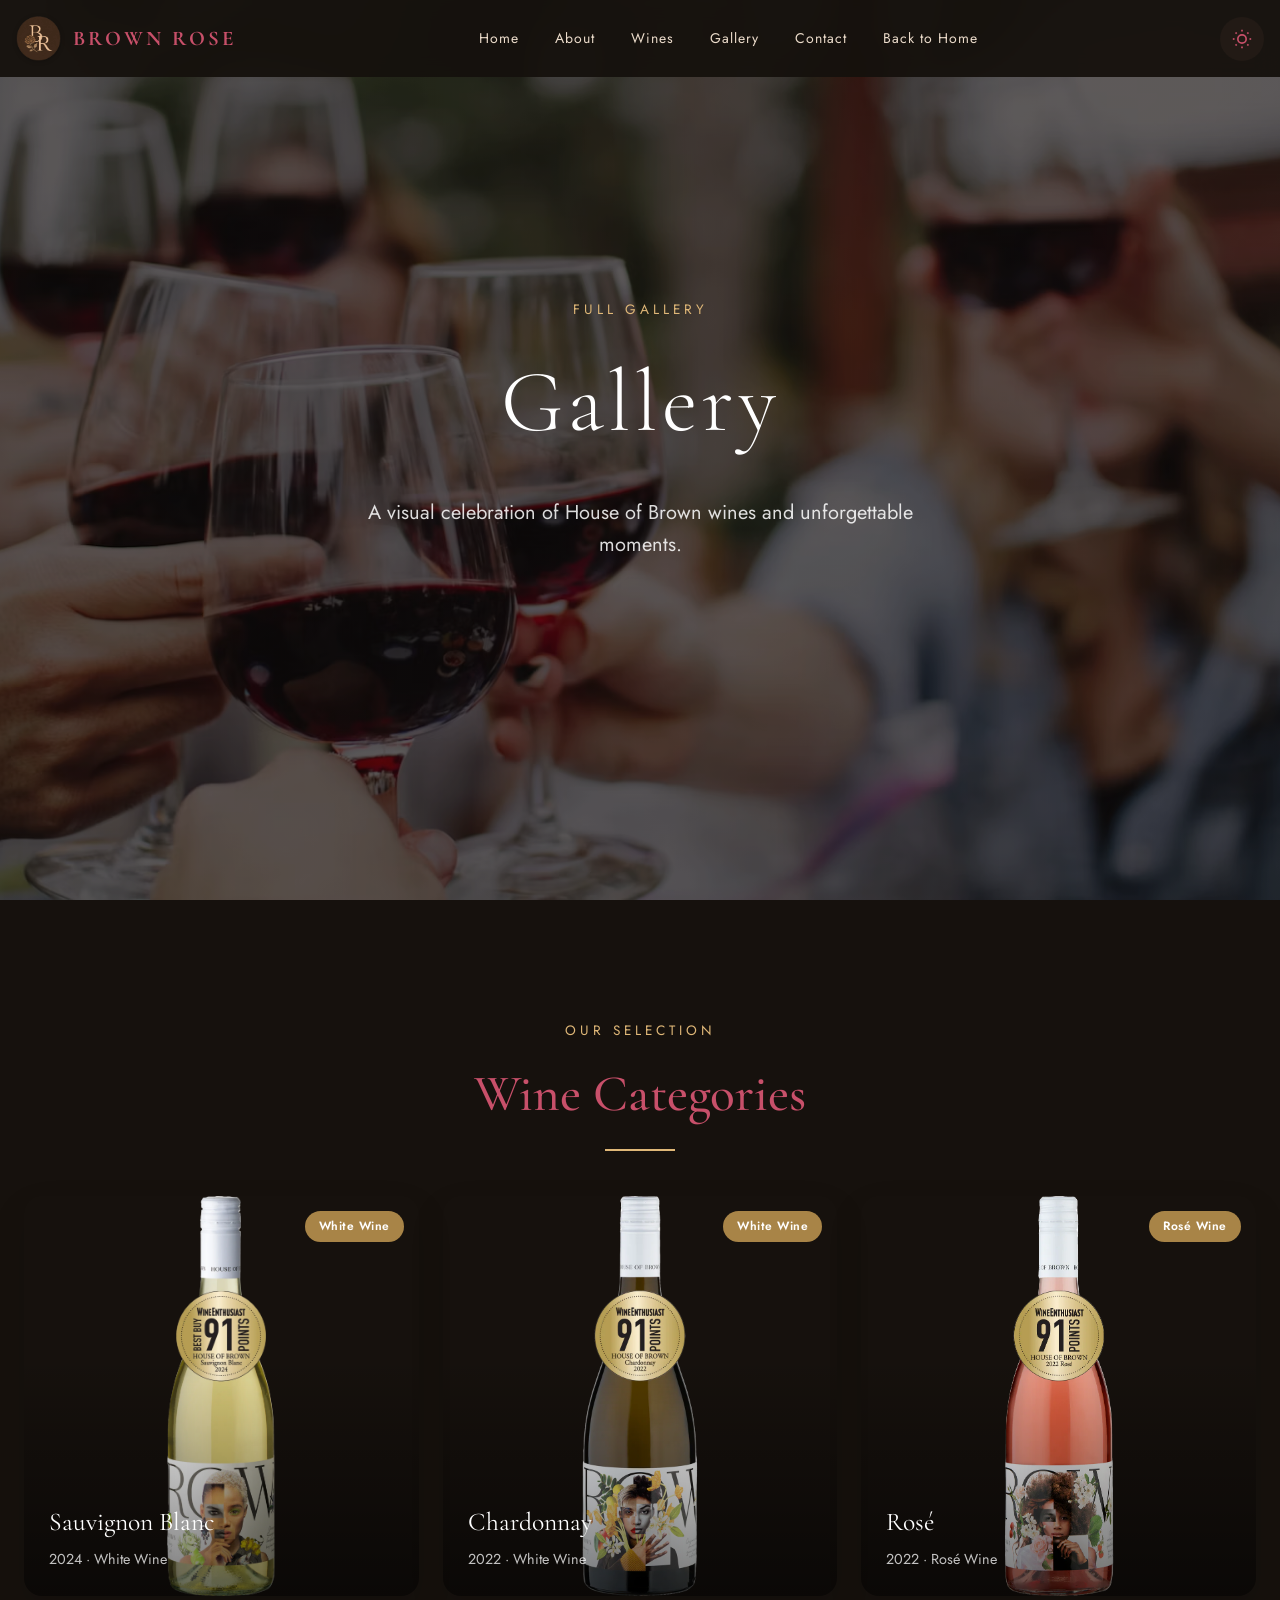
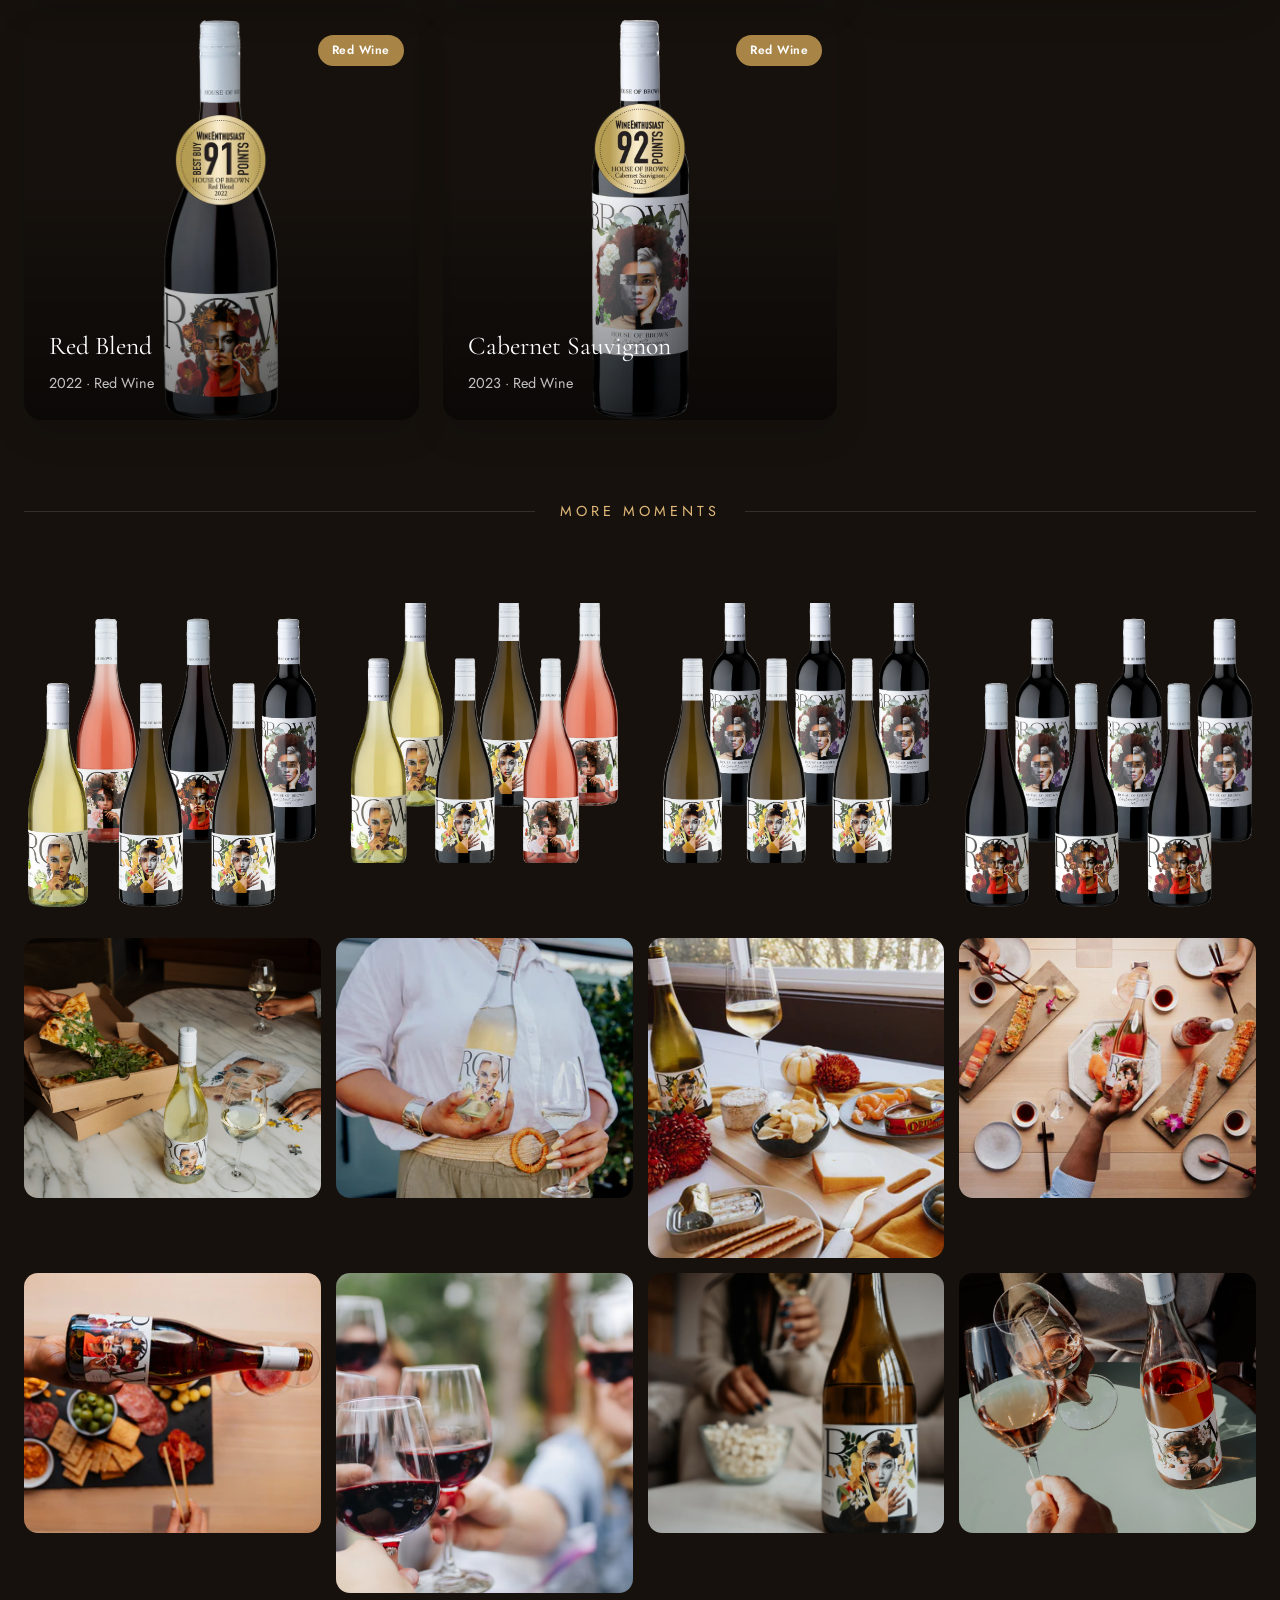
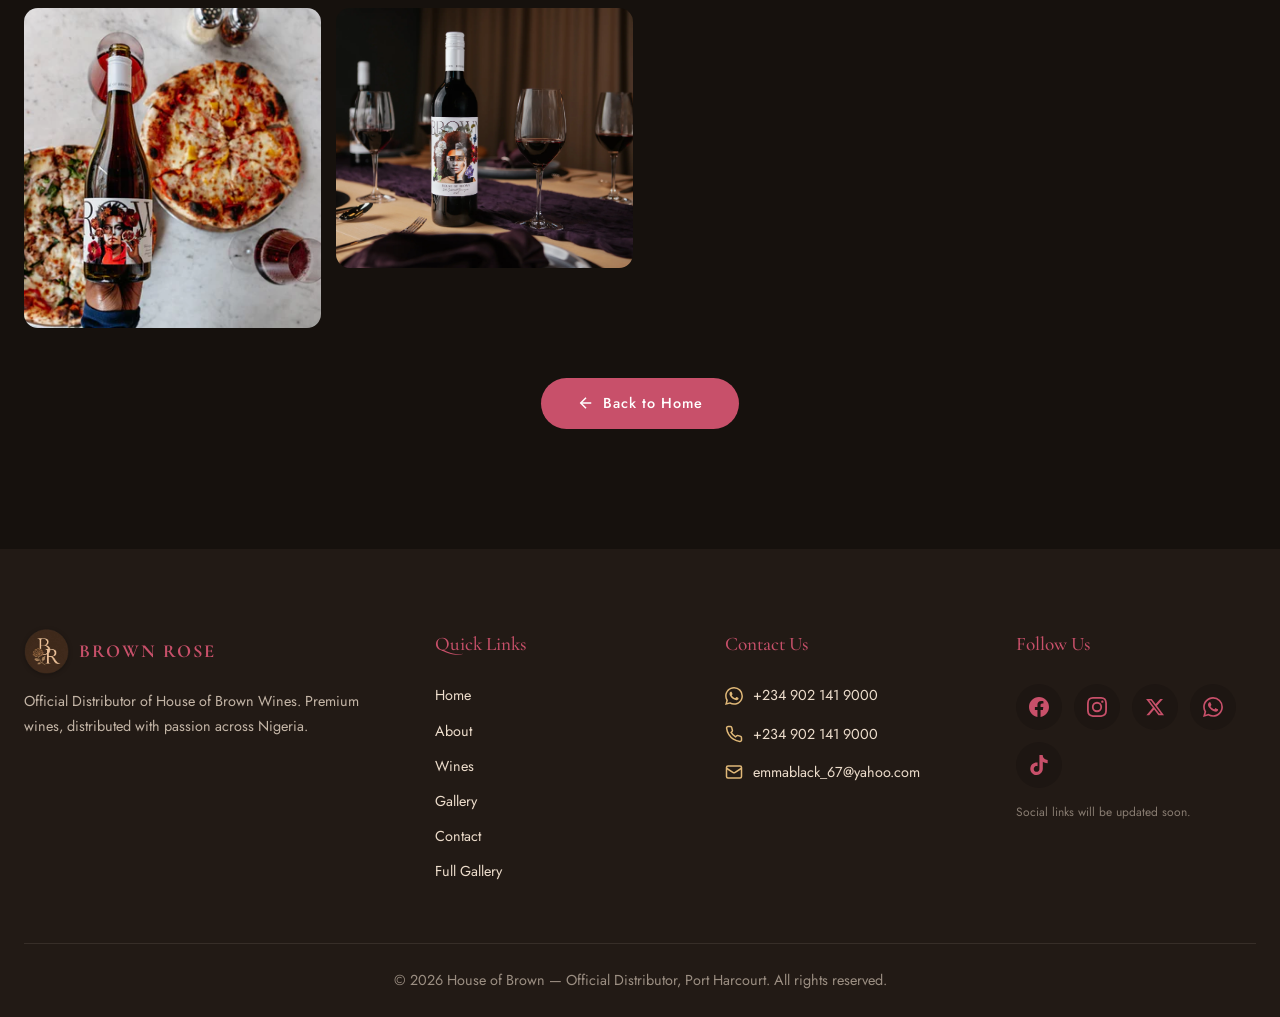
==== commit b48e282d: "Update gallery.html" ====
--- a/gallery.html
+++ b/gallery.html
@@ -127,7 +127,7 @@
         <div class="footer-brand">
           <a href="index.html#home" class="footer-logo-link">
             <img src="assets/images/logo1.png" alt="Brown Rose Logo" class="footer-logo" id="footerLogo">
-            <span class="footer-brand-text">HOUSE OF BROWN</span>
+            <span class="footer-brand-text">BROWN ROSE</span>
           </a>
           <p class="footer-desc">Official Distributor of House of Brown Wines. Premium wines, distributed with passion across Nigeria.</p>
         </div>
--- a/css/style.css
+++ b/css/style.css
@@ -1,3 +1,8 @@
+/* ============================================
+   BROWN ROSE - HOUSE OF BROWN DISTRIBUTOR
+   Premium Wine Distribution Website
+   ============================================ */
+/* ===== CSS VARIABLES ===== */
 :root {
   --bg: #faf6ef;
   --text: #2e211a;
@@ -5,8 +10,9 @@
   --gold: #b8924e;
   --soft: #f3e9da;
   --card: #ffffff;
-}
-
+  --font-heading: 'Cormorant Garamond', serif;
+  --font-body: 'Jost', sans-serif;
+}
 .dark-mode {
   --bg: #16110d;
   --text: #ecdccb;
@@ -15,321 +21,880 @@
   --soft: #221a15;
   --card: #1d1612;
 }
-
-* {
+/* ===== RESET ===== */
+*, *::before, *::after {
+  margin: 0;
+  padding: 0;
+  box-sizing: border-box;
+}
+html {
   scroll-behavior: smooth;
 }
-
 body {
-  font-family: 'Jost', sans-serif;
+  font-family: var(--font-body);
   background: var(--bg);
   color: var(--text);
+  line-height: 1.6;
   transition: background 0.4s ease, color 0.4s ease;
 }
-
-h1, h2, h5, .navbar-brand, .section-title {
-  font-family: 'Cormorant Garamond', serif;
-}
-
-/* ============ NAVBAR ============ */
+h1, h2, h3, h4, h5, h6 {
+  font-family: var(--font-heading);
+  font-weight: 500;
+}
+a {
+  text-decoration: none;
+  color: inherit;
+}
+img {
+  max-width: 100%;
+  display: block;
+}
+button {
+  font-family: inherit;
+  cursor: pointer;
+  border: none;
+  background: none;
+}
+/* ===== SCROLLBAR ===== */
+::-webkit-scrollbar {
+  width: 8px;
+}
+::-webkit-scrollbar-track {
+  background: var(--soft);
+}
+::-webkit-scrollbar-thumb {
+  background: var(--gold);
+  border-radius: 4px;
+}
+/* ===== UTILITY CLASSES ===== */
+.container {
+  max-width: 1280px;
+  margin: 0 auto;
+  padding: 0 1rem;
+}
+@media (min-width: 640px) {
+  .container { padding: 0 1.5rem; }
+}
+.text-center { text-align: center; }
+.mt-50 { margin-top: 50px; }
+/* ===== ANIMATIONS ===== */
+@keyframes fadeInUp {
+  from { opacity: 0; transform: translateY(30px); }
+  to { opacity: 1; transform: translateY(0); }
+}
+@keyframes fadeIn {
+  from { opacity: 0; }
+  to { opacity: 1; }
+}
+@keyframes slideDown {
+  from { opacity: 0; transform: translateY(-20px); }
+  to { opacity: 1; transform: translateY(0); }
+}
+.animate-fadeInUp {
+  opacity: 0;
+  animation: fadeInUp 0.8s ease forwards;
+}
+.delay-200 { animation-delay: 0.2s; }
+.delay-300 { animation-delay: 0.3s; }
+.delay-400 { animation-delay: 0.4s; }
+/* ===== NAVBAR ===== */
 #navbar {
-  background: rgba(250, 246, 239, 0.92);
+  position: fixed;
+  top: 0;
+  left: 0;
+  right: 0;
+  z-index: 1000;
+  background: rgba(250, 246, 239, 0.95);
   backdrop-filter: blur(10px);
-  padding: 18px 0;
+  -webkit-backdrop-filter: blur(10px);
+  padding: 1rem 0;
   transition: all 0.4s ease;
 }
-
 .dark-mode #navbar {
-  background: rgba(22, 17, 13, 0.92);
-}
-
+  background: rgba(22, 17, 13, 0.95);
+}
 #navbar.scrolled {
-  padding: 10px 0;
-  box-shadow: 0 4px 20px rgba(0, 0, 0, 0.08);
-}
-
-.navbar-brand {
-  font-size: 1.6rem;
+  padding: 0.6rem 0;
+  box-shadow: 0 4px 20px rgba(0, 0, 0, 0.1);
+}
+.nav-container {
+  max-width: 1280px;
+  margin: 0 auto;
+  padding: 0 1rem;
+  display: flex;
+  align-items: center;
+  justify-content: space-between;
+}
+/* Nav Brand & Logo */
+.nav-brand {
+  display: flex;
+  align-items: center;
+  gap: 0.75rem;
+}
+.nav-logo {
+  height: 45px;
+  width: auto;
+  object-fit: contain;
+  /* Remove background - make logo transparent/blend */
+  filter: drop-shadow(0 1px 2px rgba(0,0,0,0.1));
+}
+/* Tint logo to match theme colors */
+.dark-mode .nav-logo {
+  filter: brightness(1.2) drop-shadow(0 1px 2px rgba(0,0,0,0.3));
+}
+.brand-text {
+  font-family: var(--font-heading);
+  font-size: 1.1rem;
   letter-spacing: 3px;
   font-weight: 700;
-  color: var(--accent) !important;
-}
-
+  color: var(--accent);
+  display: none;
+}
+@media (min-width: 640px) {
+  .brand-text {
+    display: block;
+    font-size: 1.3rem;
+  }
+}
+/* Nav Links */
+.nav-links {
+  display: none;
+  align-items: center;
+  gap: 0.25rem;
+}
+@media (min-width: 900px) {
+  .nav-links { display: flex; }
+}
 .nav-link {
-  color: var(--text) !important;
-  font-weight: 400;
+  position: relative;
+  padding: 0.5rem 1rem;
+  font-size: 0.875rem;
   letter-spacing: 1px;
-  margin: 0 8px;
-  position: relative;
-}
-
+  color: var(--text);
+  transition: color 0.3s ease;
+}
 .nav-link::after {
   content: '';
   position: absolute;
   left: 0;
   bottom: 0;
   width: 0;
-  height: 1.5px;
+  height: 2px;
   background: var(--gold);
   transition: width 0.3s ease;
 }
-
-.nav-link:hover::after {
-  width: 100%;
-}
-
-.navbar-toggler {
-  border: none;
-  color: var(--accent);
-  font-size: 1.3rem;
-}
-
-.navbar-toggler:focus {
-  box-shadow: none;
-}
-
+.nav-link:hover { color: var(--gold); }
+.nav-link:hover::after { width: 100%; }
+/* Nav Actions */
+.nav-actions {
+  display: flex;
+  align-items: center;
+  gap: 0.5rem;
+}
 .theme-toggle {
+  width: 44px;
+  height: 44px;
+  border-radius: 50%;
   background: var(--soft);
-  border: none;
-  width: 42px;
-  height: 42px;
-  border-radius: 50%;
-  color: var(--accent);
-  font-size: 1.1rem;
-  cursor: pointer;
+  color: var(--accent);
+  display: flex;
+  align-items: center;
+  justify-content: center;
   transition: all 0.3s ease;
 }
-
 .theme-toggle:hover {
   background: var(--gold);
   color: #fff;
 }
-
-/* ============ HERO ============ */
+.theme-toggle svg {
+  width: 20px;
+  height: 20px;
+}
+.theme-toggle .icon-sun { display: none; }
+.dark-mode .theme-toggle .icon-sun { display: block; }
+.dark-mode .theme-toggle .icon-moon { display: none; }
+.mobile-toggle {
+  display: flex;
+  width: 44px;
+  height: 44px;
+  align-items: center;
+  justify-content: center;
+  color: var(--accent);
+}
+@media (min-width: 900px) {
+  .mobile-toggle { display: none; }
+}
+.mobile-toggle svg { width: 26px; height: 26px; }
+.mobile-toggle .icon-close { display: none; }
+.mobile-toggle.active .icon-menu { display: none; }
+.mobile-toggle.active .icon-close { display: block; }
+/* Mobile Menu */
+.mobile-menu {
+  display: none;
+  flex-direction: column;
+  padding: 1rem;
+  border-top: 1px solid var(--soft);
+  animation: slideDown 0.3s ease;
+}
+.mobile-menu.active { display: flex; }
+@media (min-width: 900px) {
+  .mobile-menu { display: none !important; }
+}
+.mobile-link {
+  padding: 0.85rem 1rem;
+  font-size: 0.95rem;
+  letter-spacing: 1px;
+  border-radius: 8px;
+  transition: background 0.3s ease;
+}
+.mobile-link:hover { background: var(--soft); }
+/* ===== HERO SECTION ===== */
 .hero {
+  position: relative;
   min-height: 100vh;
+  display: flex;
+  align-items: center;
+  justify-content: center;
   background: linear-gradient(rgba(20, 10, 8, 0.55), rgba(20, 10, 8, 0.55)),
-              url('../assets/images/hero.jpg') center/cover no-repeat fixed;
+              url('assets/images/hero.jpg') center/cover no-repeat;
+  background-attachment: fixed;
   color: #fff;
 }
-
+/* Fix path for css folder */
+.hero {
+  background-image: linear-gradient(rgba(20, 10, 8, 0.55), rgba(20, 10, 8, 0.55)),
+                    url('../assets/images/hero.jpg');
+}
+.hero-overlay {
+  position: absolute;
+  inset: 0;
+  background: rgba(0, 0, 0, 0.25);
+}
+.hero-content {
+  position: relative;
+  z-index: 10;
+  text-align: center;
+  padding: 1rem;
+  max-width: 900px;
+}
 .hero-content h1 {
-  font-size: 5rem;
+  font-size: 2.8rem;
   letter-spacing: 4px;
-}
-
+  font-weight: 300;
+  margin-bottom: 1.5rem;
+}
+@media (min-width: 640px) { .hero-content h1 { font-size: 3.8rem; } }
+@media (min-width: 768px) { .hero-content h1 { font-size: 4.5rem; } }
+@media (min-width: 1024px) { .hero-content h1 { font-size: 5.5rem; } }
+.hero-subtitle {
+  font-size: 1.1rem;
+  color: rgba(255, 255, 255, 0.85);
+  max-width: 600px;
+  margin: 0 auto 2.5rem;
+}
+@media (min-width: 640px) { .hero-subtitle { font-size: 1.25rem; } }
 .eyebrow {
   text-transform: uppercase;
   letter-spacing: 4px;
   font-size: 0.85rem;
   color: var(--gold);
-  margin-bottom: 10px;
-}
-
-/* ============ SECTIONS ============ */
+  margin-bottom: 0.75rem;
+}
+/* ===== SECTIONS ===== */
 .section-padding {
-  padding: 110px 0;
-}
-
-.bg-soft {
-  background: var(--soft);
-}
-
+  padding: 100px 0;
+}
+@media (min-width: 640px) {
+  .section-padding { padding: 120px 0; }
+}
+.bg-soft { background: var(--soft); }
+.section-header {
+  text-align: center;
+  margin-bottom: 60px;
+}
 .section-title {
-  font-size: 3rem;
+  font-size: 2.2rem;
   color: var(--accent);
   position: relative;
   display: inline-block;
 }
-
+@media (min-width: 640px) { .section-title { font-size: 2.8rem; } }
+@media (min-width: 768px) { .section-title { font-size: 3.2rem; } }
 .section-title::after {
   content: '';
   position: absolute;
   width: 70px;
   height: 2px;
   background: var(--gold);
-  bottom: -12px;
+  bottom: -15px;
   left: 50%;
   transform: translateX(-50%);
 }
-
-/* ============ WINE CARDS ============ */
+/* ===== ABOUT SECTION ===== */
+.about-content {
+  max-width: 900px;
+  margin: 0 auto;
+  text-align: center;
+}
+.about-content p {
+  font-size: 1.05rem;
+  line-height: 1.85;
+  margin-bottom: 1.5rem;
+  opacity: 0.9;
+}
+@media (min-width: 640px) {
+  .about-content p { font-size: 1.15rem; }
+}
+/* ===== BUTTONS ===== */
+.btn-primary {
+  display: inline-block;
+  background: var(--accent);
+  color: #fff;
+  padding: 14px 36px;
+  border-radius: 50px;
+  letter-spacing: 1px;
+  font-size: 0.9rem;
+  font-weight: 500;
+  transition: all 0.3s ease;
+}
+.btn-primary:hover {
+  background: var(--gold);
+  color: #2e211a;
+  transform: translateY(-3px);
+  box-shadow: 0 10px 25px rgba(0, 0, 0, 0.15);
+}
+.btn-outline {
+  display: inline-block;
+  border: 2px solid var(--accent);
+  color: var(--accent);
+  padding: 10px 28px;
+  border-radius: 50px;
+  font-size: 0.875rem;
+  letter-spacing: 1px;
+  transition: all 0.3s ease;
+}
+.btn-outline:hover {
+  background: var(--accent);
+  color: #fff;
+}
+.btn-with-icon {
+  display: inline-flex;
+  align-items: center;
+  gap: 8px;
+}
+.btn-icon {
+  width: 18px;
+  height: 18px;
+}
+/* ===== WINE CARDS ===== */
+.wines-grid {
+  display: grid;
+  grid-template-columns: 1fr;
+  gap: 30px;
+}
+@media (min-width: 768px) {
+  .wines-grid { grid-template-columns: repeat(2, 1fr); }
+}
+@media (min-width: 1024px) {
+  .wines-grid { grid-template-columns: repeat(3, 1fr); }
+}
 .wine-card {
   position: relative;
   overflow: hidden;
-  border-radius: 14px;
+  border-radius: 16px;
   background: var(--card);
-  box-shadow: 0 12px 30px rgba(0, 0, 0, 0.08);
+  box-shadow: 0 15px 35px rgba(0, 0, 0, 0.08);
   transition: transform 0.5s ease, box-shadow 0.5s ease;
 }
-
 .wine-card:hover {
   transform: translateY(-12px);
-  box-shadow: 0 20px 45px rgba(0, 0, 0, 0.18);
-}
-
+  box-shadow: 0 25px 50px rgba(0, 0, 0, 0.18);
+}
 .wine-img-wrap {
   position: relative;
   height: 420px;
   overflow: hidden;
 }
-
 .wine-img-wrap img {
   width: 100%;
   height: 100%;
   object-fit: cover;
   transition: opacity 0.6s ease, transform 0.6s ease;
 }
-
+.wine-img-wrap .main-img { position: relative; z-index: 1; }
 .wine-img-wrap .hover-img {
   position: absolute;
   inset: 0;
   opacity: 0;
-}
-
+  z-index: 2;
+}
 .wine-card:hover .hover-img {
   opacity: 1;
   transform: scale(1.05);
 }
-
-.wine-card:hover .main-img {
-  opacity: 0;
-}
-
+.wine-card:hover .main-img { opacity: 0; }
+.wine-badge {
+  position: absolute;
+  top: 15px;
+  padding: 6px 14px;
+  border-radius: 50px;
+  font-size: 0.75rem;
+  letter-spacing: 0.5px;
+  font-weight: 600;
+  backdrop-filter: blur(4px);
+  z-index: 10;
+}
+.wine-badge.year {
+  right: 15px;
+  background: rgba(107, 15, 26, 0.9);
+  color: #fff;
+}
+.wine-badge.type {
+  left: 15px;
+  background: rgba(184, 146, 78, 0.9);
+  color: #fff;
+}
 .wine-body {
-  padding: 24px;
+  padding: 28px;
   text-align: center;
 }
-
 .wine-body h5 {
-  font-size: 1.8rem;
-  color: var(--accent);
-  margin-bottom: 8px;
-}
-
+  font-family: var(--font-heading);
+  font-size: 1.6rem;
+  color: var(--accent);
+  margin-bottom: 6px;
+}
+.wine-composition {
+  font-size: 0.75rem;
+  letter-spacing: 0.5px;
+  text-transform: uppercase;
+  color: var(--gold);
+  margin-bottom: 12px;
+}
 .wine-body p {
-  font-size: 0.95rem;
+  font-size: 0.9rem;
+  line-height: 1.75;
   opacity: 0.85;
-}
-
-/* ============ BUTTONS ============ */
-.btn-custom {
-  background: var(--accent);
-  color: #fff;
-  border: none;
-  padding: 13px 30px;
-  border-radius: 50px;
-  letter-spacing: 1px;
-  transition: all 0.3s ease;
-}
-
-.btn-custom:hover {
-  background: var(--gold);
-  color: #2e211a;
-  transform: translateY(-3px);
-}
-
-.btn-outline-custom {
-  border: 1.5px solid var(--accent);
-  color: var(--accent);
-  border-radius: 50px;
-  padding: 8px 22px;
-  transition: all 0.3s ease;
-}
-
-.btn-outline-custom:hover {
-  background: var(--accent);
-  color: #fff;
-}
-
-/* ============ GALLERY ============ */
+  margin-bottom: 20px;
+}
+/* ===== GALLERY ===== */
+.gallery-grid {
+  display: grid;
+  grid-template-columns: 1fr;
+  gap: 20px;
+}
+@media (min-width: 640px) {
+  .gallery-grid { grid-template-columns: repeat(2, 1fr); }
+}
+@media (min-width: 768px) {
+  .gallery-grid { grid-template-columns: repeat(3, 1fr); }
+}
 .gallery-item {
-  border-radius: 12px;
+  border-radius: 14px;
   overflow: hidden;
   cursor: pointer;
-  height: 260px;
-}
-
-.gallery-item img,
-.gallery-item video {
+  height: 280px;
+}
+.gallery-item img {
   width: 100%;
   height: 100%;
-  object-fit: contain;
-  transition: transform 1.5s ease;
-}
-
-.gallery-item:hover img,
-.gallery-item:hover video {
-  transform: scale(1.08);
-}
-
-/* ============ ADDRESS CARDS ============ */
+  object-fit: cover;
+  transition: transform 1.2s ease;
+}
+.gallery-item:hover img {
+  transform: scale(1.1);
+}
+/* ===== CONTACT SECTION ===== */
+.contact-grid {
+  display: grid;
+  grid-template-columns: 1fr;
+  gap: 24px;
+  margin-bottom: 40px;
+}
+@media (min-width: 640px) {
+  .contact-grid { grid-template-columns: repeat(2, 1fr); }
+}
+@media (min-width: 1024px) {
+  .contact-grid { grid-template-columns: repeat(3, 1fr); }
+}
+.contact-card {
+  display: block;
+  background: var(--card);
+  border-radius: 16px;
+  padding: 35px 25px;
+  text-align: center;
+  box-shadow: 0 12px 30px rgba(0, 0, 0, 0.06);
+  transition: transform 0.4s ease;
+}
+.contact-card:hover {
+  transform: translateY(-10px);
+}
+.contact-icon { margin-bottom: 15px; }
+.contact-icon svg {
+  width: 40px;
+  height: 40px;
+  color: var(--gold);
+  margin: 0 auto;
+}
+.contact-card h5 {
+  font-family: var(--font-heading);
+  font-size: 1.35rem;
+  color: var(--accent);
+  margin-bottom: 8px;
+}
+.contact-card p {
+  font-size: 0.95rem;
+  line-height: 1.6;
+}
+/* Branch Cards */
+.branches-grid {
+  display: grid;
+  grid-template-columns: 1fr;
+  gap: 24px;
+}
+@media (min-width: 768px) {
+  .branches-grid { grid-template-columns: repeat(3, 1fr); }
+}
 .address-card {
   background: var(--card);
-  border-radius: 14px;
-  padding: 40px 30px;
+  border-radius: 16px;
+  padding: 40px 25px;
   text-align: center;
-  box-shadow: 0 10px 25px rgba(0, 0, 0, 0.06);
+  box-shadow: 0 12px 30px rgba(0, 0, 0, 0.06);
   transition: transform 0.4s ease;
 }
-
 .address-card:hover {
-  transform: translateY(-8px);
-}
-
-.address-card i {
-  font-size: 2.2rem;
+  transform: translateY(-10px);
+}
+.address-icon { margin-bottom: 15px; }
+.address-icon svg {
+  width: 40px;
+  height: 40px;
   color: var(--gold);
-  margin-bottom: 15px;
-}
-
+  margin: 0 auto;
+}
 .address-card h5 {
-  color: var(--accent);
-  font-size: 1.6rem;
-}
-
+  font-family: var(--font-heading);
+  font-size: 1.35rem;
+  color: var(--accent);
+  margin-bottom: 10px;
+}
 .address-card p {
+  font-size: 0.95rem;
   line-height: 1.7;
 }
-
-/* ============ FOOTER ============ */
+/* ===== FOOTER ===== */
 footer {
   background: var(--soft);
-}
-
+  padding: 80px 0 0;
+}
+.footer-grid {
+  display: grid;
+  grid-template-columns: 1fr;
+  gap: 50px;
+}
+@media (min-width: 768px) {
+  .footer-grid { grid-template-columns: repeat(2, 1fr); }
+}
+@media (min-width: 1024px) {
+  .footer-grid { grid-template-columns: 1.5fr 1fr 1fr 1fr; }
+}
+.footer-logo-link {
+  display: inline-flex;
+  align-items: center;
+  gap: 10px;
+  margin-bottom: 15px;
+}
+.footer-logo {
+  height: 45px;
+  width: auto;
+  object-fit: contain;
+  filter: drop-shadow(0 1px 2px rgba(0,0,0,0.1));
+}
+.dark-mode .footer-logo {
+  filter: brightness(1.2) drop-shadow(0 1px 2px rgba(0,0,0,0.3));
+}
+.footer-brand-text {
+  font-family: var(--font-heading);
+  font-size: 1.15rem;
+  letter-spacing: 2px;
+  font-weight: 700;
+  color: var(--accent);
+}
+.footer-desc {
+  font-size: 0.9rem;
+  line-height: 1.75;
+  opacity: 0.8;
+}
+.footer-links h4,
+.footer-contact h4,
+.footer-social h4 {
+  font-family: var(--font-heading);
+  font-size: 1.2rem;
+  color: var(--accent);
+  margin-bottom: 25px;
+}
+.footer-links nav {
+  display: flex;
+  flex-direction: column;
+  gap: 12px;
+}
+.footer-links a {
+  font-size: 0.9rem;
+  transition: color 0.3s ease, transform 0.3s ease;
+  display: inline-block;
+}
+.footer-links a:hover {
+  color: var(--gold);
+  transform: translateX(5px);
+}
+.footer-contact-list {
+  display: flex;
+  flex-direction: column;
+  gap: 15px;
+}
+.footer-contact-list a {
+  display: flex;
+  align-items: center;
+  gap: 10px;
+  font-size: 0.9rem;
+  transition: color 0.3s ease;
+}
+.footer-contact-list a:hover { color: var(--gold); }
+.footer-icon {
+  width: 18px;
+  height: 18px;
+  flex-shrink: 0;
+  color: var(--gold);
+}
+.social-icons {
+  display: flex;
+  flex-wrap: wrap;
+  gap: 12px;
+}
 .social-icons a {
-  display: inline-flex;
-  align-items: center;
-  justify-content: center;
   width: 46px;
   height: 46px;
-  margin: 0 8px;
   border-radius: 50%;
   background: var(--card);
   color: var(--accent);
-  font-size: 1.2rem;
+  display: flex;
+  align-items: center;
+  justify-content: center;
   transition: all 0.3s ease;
 }
-
 .social-icons a:hover {
   background: var(--accent);
   color: #fff;
   transform: translateY(-5px);
 }
-
-/* ============ MODAL ============ */
-#modalContent img,
-#modalContent video {
+.social-icons svg {
+  width: 20px;
+  height: 20px;
+}
+.social-note {
+  font-size: 0.75rem;
+  opacity: 0.5;
+  margin-top: 15px;
+}
+.footer-bottom {
+  margin-top: 60px;
+  padding: 25px 0;
+  border-top: 1px solid rgba(46, 33, 26, 0.1);
+  text-align: center;
+}
+.dark-mode .footer-bottom {
+  border-color: rgba(236, 220, 203, 0.1);
+}
+.footer-bottom p {
+  font-size: 0.9rem;
+  opacity: 0.6;
+}
+/* ===== MODAL ===== */
+.modal {
+  position: fixed;
+  inset: 0;
+  z-index: 2000;
+  display: none;
+  align-items: center;
+  justify-content: center;
+  padding: 1rem;
+}
+.modal.active {
+  display: flex;
+  animation: fadeIn 0.3s ease;
+}
+.modal-backdrop {
+  position: absolute;
+  inset: 0;
+  background: rgba(0, 0, 0, 0.9);
+}
+.modal-content {
+  position: relative;
+  max-width: 1000px;
   width: 100%;
-  border-radius: 10px;
-}
-
-/* ============ RESPONSIVE ============ */
-@media (max-width: 768px) {
-  .hero-content h1 {
-    font-size: 3rem;
-  }
-  .section-title {
-    font-size: 2.2rem;
-  }
-}+}
+.modal-close {
+  position: absolute;
+  top: -50px;
+  right: 0;
+  color: #fff;
+  transition: color 0.3s ease;
+}
+.modal-close:hover { color: var(--gold); }
+.modal-close svg {
+  width: 36px;
+  height: 36px;
+}
+#modalImage {
+  width: 100%;
+  max-height: 85vh;
+  object-fit: contain;
+  border-radius: 12px;
+}
+/* ===== GALLERY PAGE ===== */
+.gallery-page {
+  background: var(--bg);
+}
+.wine-categories-grid {
+  display: grid;
+  grid-template-columns: 1fr;
+  gap: 24px;
+}
+@media (min-width: 640px) {
+  .wine-categories-grid { grid-template-columns: repeat(2, 1fr); }
+}
+@media (min-width: 1024px) {
+  .wine-categories-grid { grid-template-columns: repeat(3, 1fr); }
+}
+.wine-category-card {
+  position: relative;
+  border-radius: 18px;
+  overflow: hidden;
+  cursor: pointer;
+  box-shadow: 0 15px 35px rgba(0, 0, 0, 0.12);
+  height: 400px;
+}
+.wine-category-card .card-images {
+  position: relative;
+  width: 100%;
+  height: 100%;
+}
+.wine-category-card img {
+  width: 100%;
+  height: 100%;
+  object-fit: cover;
+  transition: opacity 0.7s ease, transform 0.7s ease;
+}
+.wine-category-card .main-img { position: relative; z-index: 1; }
+.wine-category-card .hover-img {
+  position: absolute;
+  inset: 0;
+  opacity: 0;
+  z-index: 2;
+}
+.wine-category-card:hover .hover-img {
+  opacity: 1;
+  transform: scale(1.08);
+}
+.wine-category-card:hover .main-img { opacity: 0; }
+.wine-category-card .card-overlay {
+  position: absolute;
+  inset: 0;
+  background: linear-gradient(to top, rgba(0,0,0,0.75) 0%, rgba(0,0,0,0) 60%);
+  z-index: 3;
+  opacity: 0.7;
+  transition: opacity 0.5s ease;
+}
+.wine-category-card:hover .card-overlay { opacity: 1; }
+.wine-category-card .card-content {
+  position: absolute;
+  bottom: 0;
+  left: 0;
+  right: 0;
+  padding: 25px;
+  z-index: 4;
+  color: #fff;
+}
+.wine-category-card .card-content h4 {
+  font-family: var(--font-heading);
+  font-size: 1.6rem;
+  font-weight: 400;
+}
+.wine-category-card .card-content p {
+  font-size: 0.9rem;
+  opacity: 0.75;
+  margin-top: 5px;
+}
+.wine-category-card .card-badge {
+  position: absolute;
+  top: 15px;
+  right: 15px;
+  padding: 6px 14px;
+  border-radius: 50px;
+  font-size: 0.75rem;
+  letter-spacing: 0.5px;
+  font-weight: 600;
+  background: rgba(184, 146, 78, 0.9);
+  color: #fff;
+  backdrop-filter: blur(4px);
+  z-index: 5;
+}
+/* Gallery Divider */
+.gallery-divider {
+  display: flex;
+  align-items: center;
+  gap: 25px;
+  margin: 80px 0;
+}
+.divider-line {
+  flex: 1;
+  height: 1px;
+  background: rgba(46, 33, 26, 0.15);
+}
+.dark-mode .divider-line {
+  background: rgba(236, 220, 203, 0.15);
+}
+.divider-text {
+  font-size: 0.9rem;
+  text-transform: uppercase;
+  letter-spacing: 4px;
+  color: var(--gold);
+}
+/* Full Gallery Grid */
+.full-gallery-grid {
+  display: grid;
+  grid-template-columns: 1fr;
+  gap: 15px;
+}
+@media (min-width: 640px) {
+  .full-gallery-grid { grid-template-columns: repeat(2, 1fr); }
+}
+@media (min-width: 768px) {
+  .full-gallery-grid { grid-template-columns: repeat(3, 1fr); }
+}
+@media (min-width: 1024px) {
+  .full-gallery-grid { grid-template-columns: repeat(4, 1fr); }
+}
+.full-gallery-item {
+  border-radius: 14px;
+  overflow: hidden;
+  cursor: pointer;
+  height: 260px;
+}
+.full-gallery-item:nth-child(3n+1) { height: 320px; }
+.full-gallery-item img {
+  width: 100%;
+  height: 100%;
+  object-fit: cover;
+  transition: transform 1.2s ease;
+}
+.full-gallery-item:hover img {
+  transform: scale(1.12);
+}
+/* ===== RESPONSIVE ===== */
+@media (max-width: 767px) {
+  .hero { background-attachment: scroll; }
+  .wine-img-wrap { height: 350px; }
+  .wine-category-card { height: 350px; }
+}
